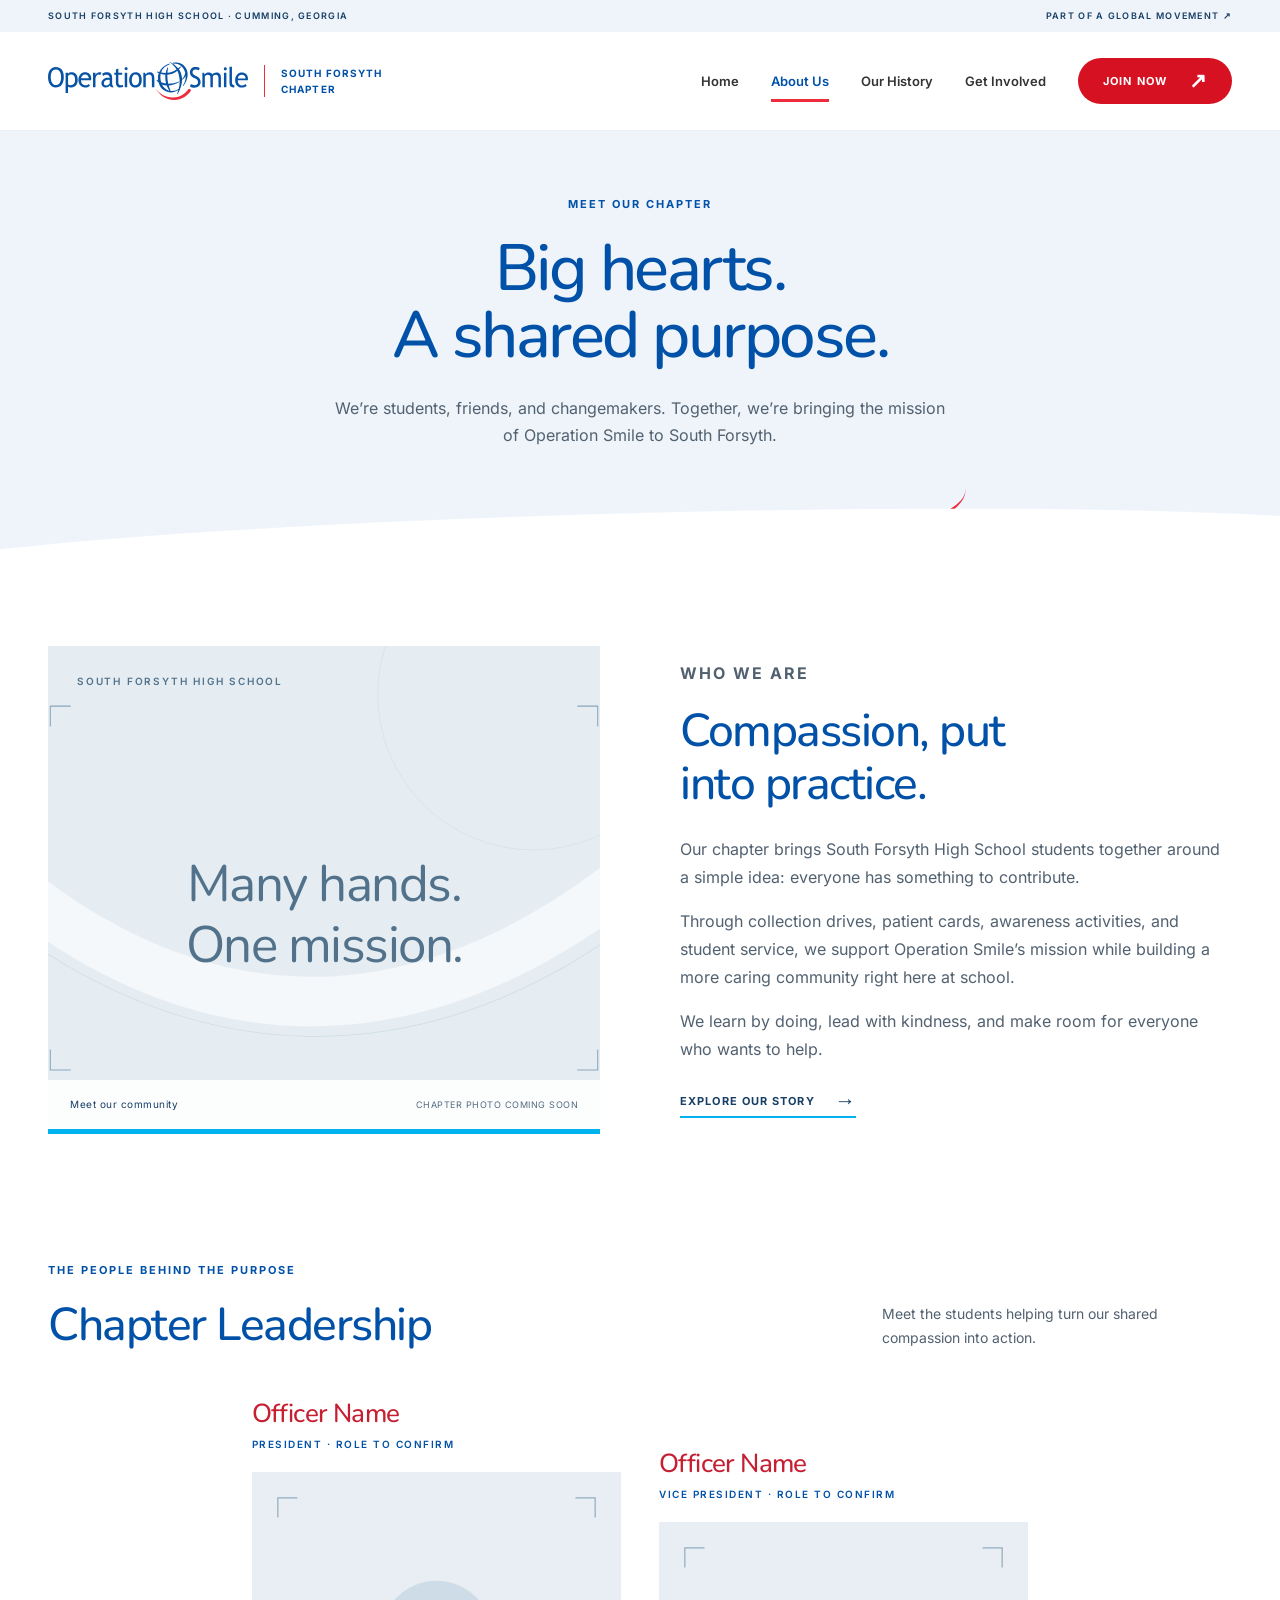
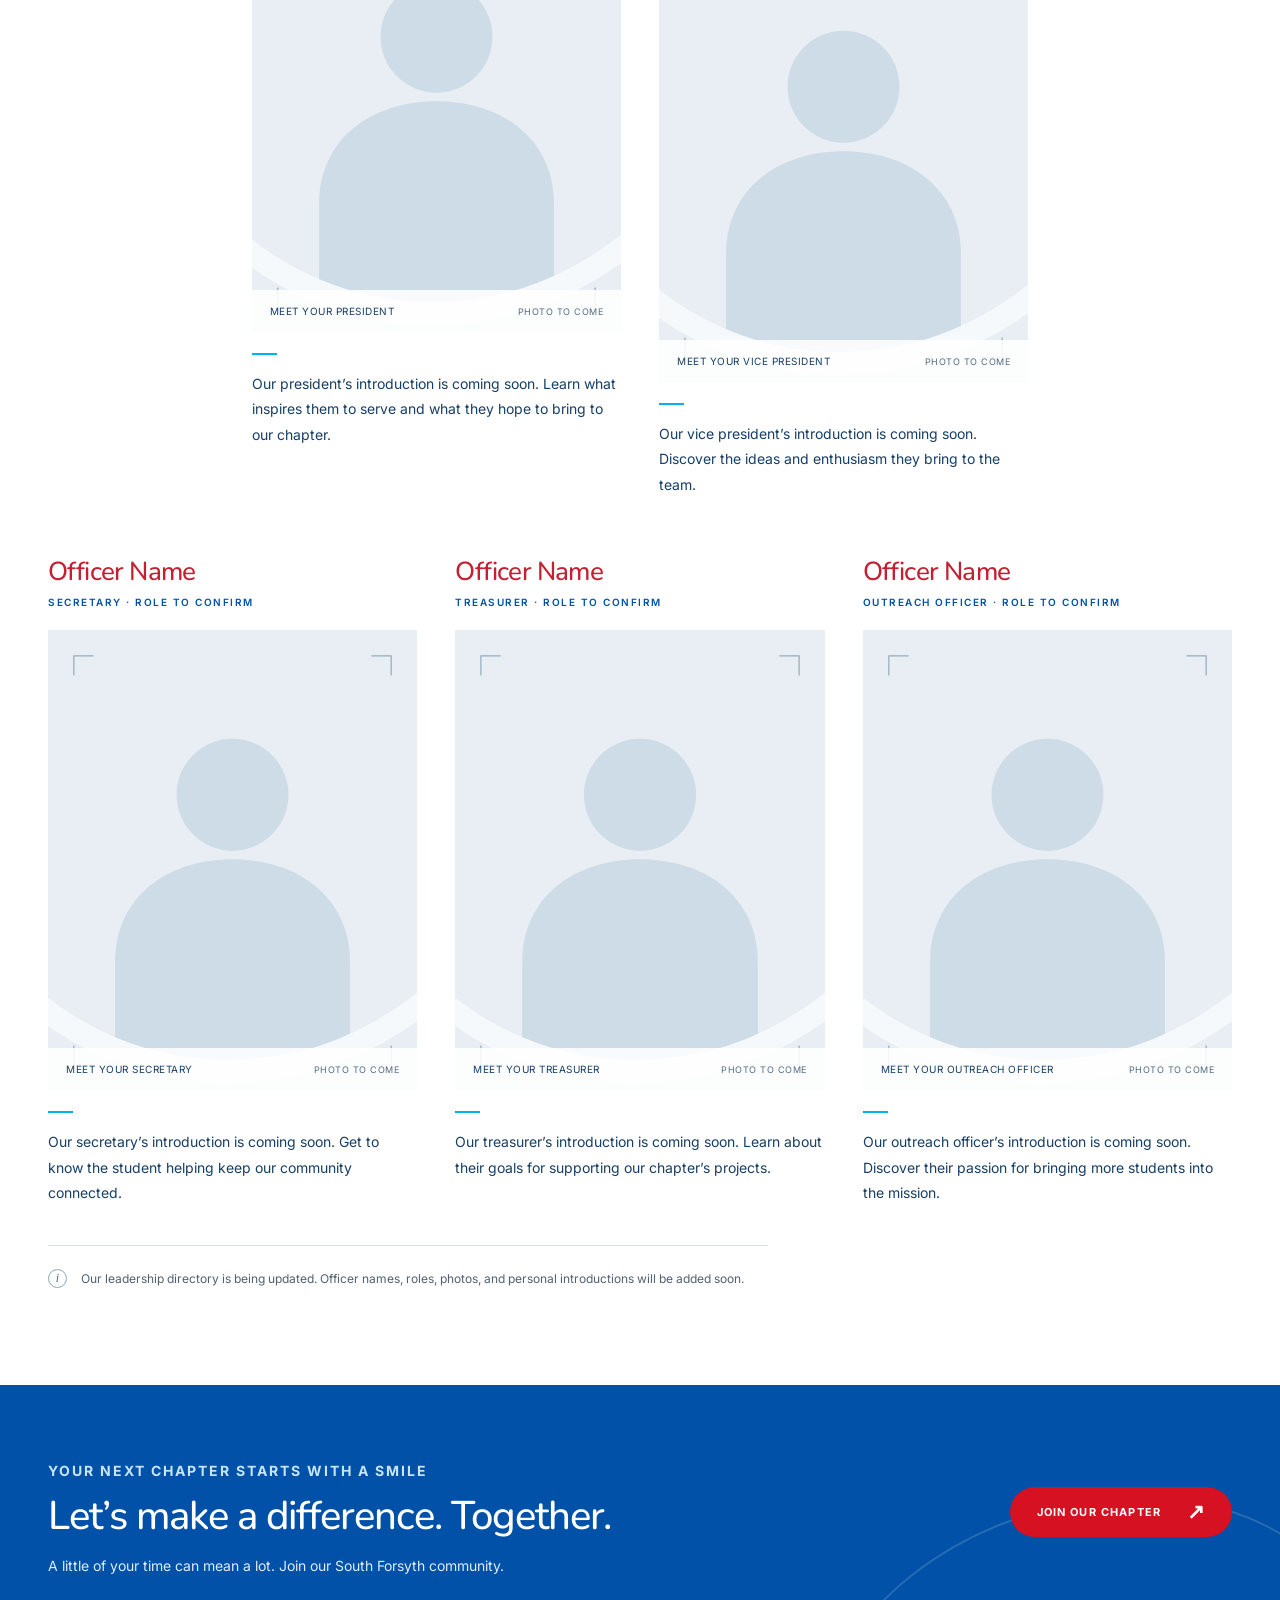
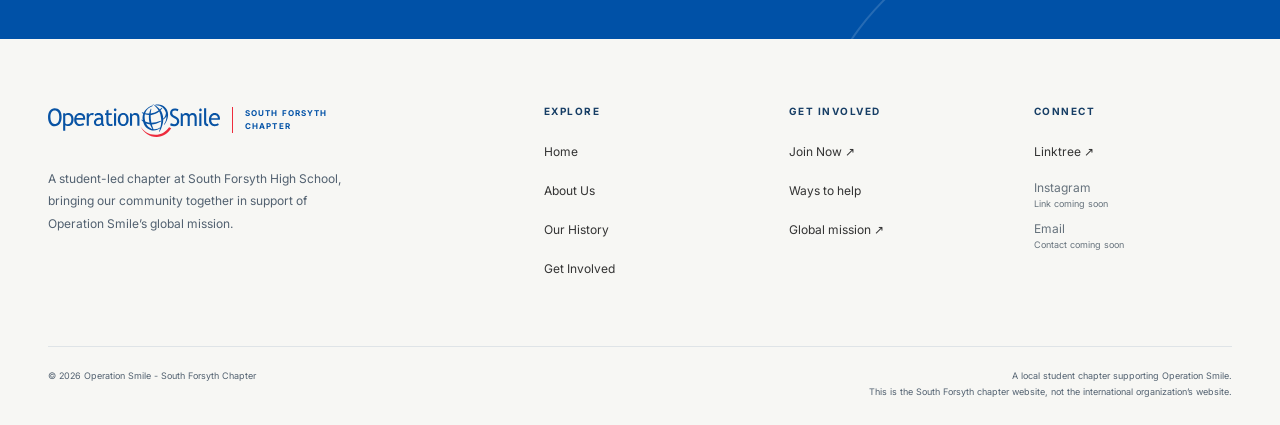
==== about.html @ 6f99db88 "Build South Forsyth Operation Smile website" ====
<!doctype html>
<html lang="en">
<head>
  <meta charset="utf-8">
  <meta name="viewport" content="width=device-width, initial-scale=1">
  <meta name="theme-color" content="#0051a7">
  <meta name="description" content="Meet the people and purpose behind Operation Smile - South Forsyth Chapter, including our five chapter leadership positions.">
  <title>About Us | Operation Smile - South Forsyth Chapter</title>
  <link rel="icon" href="assets/favicon.svg" type="image/svg+xml">
  <link rel="preload" href="assets/fonts/nunito-latin-variable.woff2" as="font" type="font/woff2" crossorigin>
  <link rel="stylesheet" href="css/styles.css?v=3">
  <link rel="stylesheet" href="css/responsive.css?v=3">
  <script src="js/navigation.js" defer></script>
  <script src="js/main.js" defer></script>
</head>
<body>
  <a class="skip-link" href="#main-content">Skip to content</a>
  <!-- SHARED HEADER: keep navigation and chapter lockup consistent across all four pages. -->
  <div class="utility-bar">
    <div class="container">
      <span>SOUTH FORSYTH HIGH SCHOOL · CUMMING, GEORGIA</span>
      <a href="https://www.operationsmile.org/" target="_blank" rel="noopener noreferrer">PART OF A GLOBAL MOVEMENT <span aria-hidden="true">↗</span><span class="sr-only"> (opens in a new tab)</span></a>
    </div>
  </div>
  <header class="site-header" data-site-header>
    <div class="container header-inner">
      <a class="brand" href="index.html" aria-label="Operation Smile - South Forsyth Chapter, home">
        <img src="assets/operation-smile.svg" alt="Operation Smile" width="260" height="50">
        <span class="brand__chapter"><span>South Forsyth</span><span>Chapter</span></span>
      </a>
      <button class="menu-toggle" type="button" data-menu-toggle aria-controls="primary-navigation" aria-expanded="false" aria-label="Open menu"><span class="menu-toggle__lines" aria-hidden="true"></span></button>
      <nav class="primary-navigation" id="primary-navigation" aria-label="Main navigation">
        <a class="nav-link" href="index.html">Home</a>
        <a class="nav-link" href="about.html" aria-current="page">About Us</a>
        <a class="nav-link" href="history.html">Our History</a>
        <a class="nav-link" href="join.html">Get Involved</a>
        <a class="button-primary" href="https://linktr.ee/sfhsoperationsmile" target="_blank" rel="noopener noreferrer">Join Now <span class="button-arrow" aria-hidden="true">↗</span><span class="sr-only"> (opens in a new tab)</span></a>
      </nav>
    </div>
  </header>
  <!-- END SHARED HEADER -->
  <main id="main-content">
  <section class="page-hero" aria-labelledby="about-title">
    <div class="container"><p class="eyebrow">MEET OUR CHAPTER</p><h1 id="about-title" class="display">Big hearts.<br>A shared purpose.</h1><p class="lede">We’re students, friends, and changemakers. Together, we’re bringing the mission of Operation Smile to South Forsyth.</p></div>
    <span class="page-hero__detail" aria-hidden="true"></span>
  </section>
  <section class="section container chapter-story" aria-labelledby="story-title">
    <figure class="photo-slot photo-slot--landscape reveal">
      <!-- PHOTO SLOT: chapter group photo, ideally 1400×1200. Replace src/alt and remove placeholder overlays. -->
      <img src="assets/placeholder-landscape.svg" alt="Group photo placeholder for the South Forsyth Operation Smile chapter" width="1200" height="900" loading="lazy">
      <span class="photo-slot__overline" aria-hidden="true">SOUTH FORSYTH HIGH SCHOOL</span><span class="photo-slot__message" aria-hidden="true">Many hands.<br>One mission.</span>
      <figcaption class="photo-slot__label"><span>Meet our community</span><span>CHAPTER PHOTO COMING SOON</span></figcaption>
    </figure>
    <div class="chapter-story__copy"><p class="eyebrow eyebrow--red">WHO WE ARE</p><h2 id="story-title">Compassion, put<br>into practice.</h2>
      <!-- PLACEHOLDER CHAPTER INTRODUCTION: review and personalize with the chapter’s own story. -->
      <p>Our chapter brings South Forsyth High School students together around a simple idea: everyone has something to contribute.</p><p>Through collection drives, patient cards, awareness activities, and student service, we support Operation Smile’s mission while building a more caring community right here at school.</p><p>We learn by doing, lead with kindness, and make room for everyone who wants to help.</p>
      <a class="text-link" href="history.html">Explore our story <span class="button-arrow" aria-hidden="true">→</span></a>
    </div>
  </section>
  <section class="section container leadership" aria-labelledby="leadership-title">
    <div class="section-heading"><div><p class="eyebrow">THE PEOPLE BEHIND THE PURPOSE</p><h2 id="leadership-title">Chapter Leadership</h2></div><p>Meet the students helping turn our shared compassion into action.</p></div>
    <!-- OFFICER COMPONENTS: exactly five. Names, provisional roles, portraits and biographies below are placeholders. Duplicate structure is intentionally semantic and editable without JavaScript. -->
    <div class="officer-grid">
      <article class="officer-profile reveal"><h3>Officer Name</h3><p class="officer-profile__role">President · Role to confirm</p><figure class="photo-slot photo-slot--portrait"><img src="assets/placeholder-portrait.svg" alt="Portrait placeholder for the chapter president" width="600" height="750" loading="lazy"><figcaption class="photo-slot__label"><span>MEET YOUR PRESIDENT</span><span>PHOTO TO COME</span></figcaption></figure><p class="officer-profile__bio">Our president’s introduction is coming soon. Learn what inspires them to serve and what they hope to bring to our chapter.</p></article>
      <article class="officer-profile reveal"><h3>Officer Name</h3><p class="officer-profile__role">Vice President · Role to confirm</p><figure class="photo-slot photo-slot--portrait"><img src="assets/placeholder-portrait.svg" alt="Portrait placeholder for the chapter vice president" width="600" height="750" loading="lazy"><figcaption class="photo-slot__label"><span>MEET YOUR VICE PRESIDENT</span><span>PHOTO TO COME</span></figcaption></figure><p class="officer-profile__bio">Our vice president’s introduction is coming soon. Discover the ideas and enthusiasm they bring to the team.</p></article>
      <article class="officer-profile reveal"><h3>Officer Name</h3><p class="officer-profile__role">Secretary · Role to confirm</p><figure class="photo-slot photo-slot--portrait"><img src="assets/placeholder-portrait.svg" alt="Portrait placeholder for the chapter secretary" width="600" height="750" loading="lazy"><figcaption class="photo-slot__label"><span>MEET YOUR SECRETARY</span><span>PHOTO TO COME</span></figcaption></figure><p class="officer-profile__bio">Our secretary’s introduction is coming soon. Get to know the student helping keep our community connected.</p></article>
      <article class="officer-profile reveal"><h3>Officer Name</h3><p class="officer-profile__role">Treasurer · Role to confirm</p><figure class="photo-slot photo-slot--portrait"><img src="assets/placeholder-portrait.svg" alt="Portrait placeholder for the chapter treasurer" width="600" height="750" loading="lazy"><figcaption class="photo-slot__label"><span>MEET YOUR TREASURER</span><span>PHOTO TO COME</span></figcaption></figure><p class="officer-profile__bio">Our treasurer’s introduction is coming soon. Learn about their goals for supporting our chapter’s projects.</p></article>
      <article class="officer-profile reveal"><h3>Officer Name</h3><p class="officer-profile__role">Outreach Officer · Role to confirm</p><figure class="photo-slot photo-slot--portrait"><img src="assets/placeholder-portrait.svg" alt="Portrait placeholder for the chapter outreach officer" width="600" height="750" loading="lazy"><figcaption class="photo-slot__label"><span>MEET YOUR OUTREACH OFFICER</span><span>PHOTO TO COME</span></figcaption></figure><p class="officer-profile__bio">Our outreach officer’s introduction is coming soon. Discover their passion for bringing more students into the mission.</p></article>
    </div>
    <p class="editor-note">Our leadership directory is being updated. Officer names, roles, photos, and personal introductions will be added soon.</p>
  </section>
</main>
  <!-- SHARED CTA AND FOOTER -->
  <section class="chapter-cta" aria-labelledby="cta-title">
    <div class="container">
      <div><p class="eyebrow">YOUR NEXT CHAPTER STARTS WITH A SMILE</p><h2 id="cta-title">Let’s make a difference. Together.</h2><p>A little of your time can mean a lot. Join our South Forsyth community.</p></div>
      <a class="button-primary" href="https://linktr.ee/sfhsoperationsmile" target="_blank" rel="noopener noreferrer">Join Our Chapter <span class="button-arrow" aria-hidden="true">↗</span><span class="sr-only"> (opens in a new tab)</span></a>
    </div>
  </section>
  <footer class="site-footer">
    <div class="container">
      <div class="footer-grid">
        <div class="footer-chapter">
          <a class="brand" href="index.html" aria-label="Operation Smile - South Forsyth Chapter, home"><img src="assets/operation-smile.svg" alt="Operation Smile" width="260" height="50" loading="lazy"><span class="brand__chapter"><span>South Forsyth</span><span>Chapter</span></span></a>
          <p>A student-led chapter at South Forsyth High School, bringing our community together in support of Operation Smile’s global mission.</p>
        </div>
        <div class="footer-column"><h2>Explore</h2><ul><li><a href="index.html">Home</a></li><li><a href="about.html">About Us</a></li><li><a href="history.html">Our History</a></li><li><a href="join.html">Get Involved</a></li></ul></div>
        <div class="footer-column"><h2>Get Involved</h2><ul><li><a href="https://linktr.ee/sfhsoperationsmile" target="_blank" rel="noopener noreferrer">Join Now ↗<span class="sr-only"> (opens in a new tab)</span></a></li><li><a href="join.html#ways-to-help">Ways to help</a></li><li><a href="https://www.operationsmile.org/" target="_blank" rel="noopener noreferrer">Global mission ↗<span class="sr-only"> (opens in a new tab)</span></a></li></ul></div>
        <div class="footer-column"><h2>Connect</h2><ul><li><a href="https://linktr.ee/sfhsoperationsmile" target="_blank" rel="noopener noreferrer">Linktree ↗<span class="sr-only"> (opens in a new tab)</span></a></li><!-- CONTACT PLACEHOLDERS: replace the spans below with verified Instagram and mailto links. --><li class="footer-placeholder">Instagram<small>Link coming soon</small></li><li class="footer-placeholder">Email<small>Contact coming soon</small></li></ul></div>
      </div>
      <div class="footer-bottom"><p>© <span data-year>2026</span> Operation Smile - South Forsyth Chapter</p><p>A local student chapter supporting Operation Smile.<br>This is the South Forsyth chapter website, not the international organization’s website.</p></div>
    </div>
  </footer>
  <!-- END SHARED CTA AND FOOTER -->
</body>
</html>
---- css/styles.css ----
/* Operation Smile — South Forsyth Chapter. Shared design system. */
@font-face {
  font-family:Inter;
  src:url('../assets/fonts/inter-latin-variable.woff2') format('woff2');
  font-weight:400 700;
  font-style:normal;
  font-display:swap
}

@font-face {
  font-family:Nunito;
  src:url('../assets/fonts/nunito-latin-variable.woff2') format('woff2');
  font-weight:400 700;
  font-style:normal;
  font-display:swap
}

:root {
  --brand-red:#ee2c3c;
  --red-dark:#c51f32;
  --button-red:#d61121;
  --brand-blue:#0051a7;
  --blue-deep:#173e65;
  --accent-cyan:#00b2ed;
  --text-primary:#333;
  --text-secondary:#526170;
  --surface-white:#fff;
  --surface-muted:#eef4fa;
  --surface-warm:#f7f7f4;
  --border:#d8e2eb;
  --font-display:Nunito,'Trebuchet MS',sans-serif;
  --font-body:Inter,Arial,sans-serif;
  --max-width:1240px;
  --space-xs:8px;
  --space-sm:16px;
  --space-md:24px;
  --space-lg:40px;
  --space-xl:72px;
  --space-section:96px;
  --header-height:98px;
}

*,*::before,*::after {
  box-sizing:border-box
}

html {
  scroll-behavior:smooth;
  scroll-padding-top:120px
}

body {
  margin:0;
  color:var(--text-primary);
  background:white;
  font-family:var(--font-body);
  font-size:16px;
  line-height:1.75;
  -webkit-font-smoothing:antialiased
}

body.menu-open {
  overflow:hidden
}

img {
  max-width:100%;
  height:auto;
  display:block
}

svg {
  display:block
}

button,a,input {
  touch-action:manipulation
}

button {
  font:inherit;
  cursor:pointer
}

a {
  color:inherit;
  text-decoration:none
}

button:disabled {
  cursor:not-allowed;
  opacity:.42
}

p,h1,h2,h3,figure {
  margin:0
}

p+p {
  margin-top:16px
}

ul,ol {
  margin:0;
  padding:0
}

h1,h2,h3 {
  font-family:var(--font-display);
  font-weight:500;
  line-height:1.13;
  color:var(--brand-blue)
}

h2 {
  font-size:clamp(32px,3.6vw,48px);
  letter-spacing:-1.5px
}

h3 {
  font-size:28px;
  letter-spacing:-.6px
}

::selection {
  background:#cce8ff;
  color:var(--blue-deep)
}

:focus-visible {
  outline:3px solid var(--brand-blue);
  outline-offset:5px
}

button:focus-visible {
  outline-offset:4px
}

[hidden] {
  display:none!important
}

.container {
  width:calc(100% - 96px);
  max-width:var(--max-width);
  margin-inline:auto
}

.section {
  padding-block:var(--space-section)
}

.display {
  font-size:clamp(44px,5.1vw,72px);
  line-height:1.04;
  letter-spacing:-2.5px
}

.eyebrow {
  display:block;
  margin-bottom:20px;
  font-size:11px;
  line-height:1.5;
  letter-spacing:2px;
  font-weight:700;
  text-transform:uppercase;
  color:var(--brand-blue)
}

.eyebrow--red {
  color:var(--red-dark)
}

.lede {
  font-size:18px;
  line-height:1.7;
  color:var(--text-secondary);
  max-width:570px
}

.section-heading {
  display:flex;
  justify-content:space-between;
  align-items:end;
  gap:32px;
  margin-bottom:36px
}

.section-heading h2 {
  max-width:640px
}

.section-heading .text-link {
  flex-shrink:0
}

.sr-only {
  position:absolute;
  width:1px;
  height:1px;
  padding:0;
  margin:-1px;
  overflow:hidden;
  clip:rect(0,0,0,0);
  white-space:nowrap;
  border:0
}

.skip-link {
  position:fixed;
  top:10px;
  left:16px;
  z-index:1000;
  background:white;
  color:var(--brand-blue);
  padding:12px 18px;
  transform:translateY(-180%);
  border:2px solid var(--brand-blue)
}

.skip-link:focus {
  transform:translateY(0)
}

/* The reference uses compact, rounded red calls to action. */
.button-primary,.button-secondary {
  display:inline-flex;
  align-items:center;
  justify-content:center;
  gap:26px;
  min-height:50px;
  padding:15px 26px;
  border:1px solid transparent;
  border-radius:28px;
  font-size:11px;
  line-height:1.5;
  font-weight:700;
  letter-spacing:1.15px;
  text-transform:uppercase;
  transition:background .2s,color .2s,transform .2s
}

.button-primary {
  background:var(--button-red);
  color:white
}

.button-primary:hover {
  background:#b70e1c
}

.button-primary:active,.button-secondary:active {
  transform:translateY(1px)
}

.button-secondary {
  color:var(--brand-blue);
  border-color:var(--brand-blue);
  background:transparent
}

.button-secondary:hover {
  color:white;
  background:var(--brand-blue)
}

.button-arrow {
  font-size:21px;
  line-height:14px;
  letter-spacing:0;
  transition:transform .2s
}

.button-primary:hover .button-arrow,.text-link:hover .button-arrow {
  transform:translateX(4px)
}

.text-link,.button-text {
  display:inline-flex;
  align-items:center;
  gap:20px;
  font-size:11px;
  font-weight:700;
  line-height:1.8;
  letter-spacing:1.1px;
  text-transform:uppercase;
  box-shadow:inset 0 -2px var(--accent-cyan);
  padding:5px 0 7px;
  transition:box-shadow .2s;
  color:var(--blue-deep)
}

.text-link:hover,.button-text:hover {
  box-shadow:inset 0 -5px var(--accent-cyan)
}

/* Shared header and chapter lockup. */
.utility-bar {
  background:var(--surface-muted);
  font-size:9px;
  letter-spacing:1.3px;
  font-weight:600;
  color:var(--blue-deep)
}

.utility-bar .container {
  display:flex;
  justify-content:space-between;
  align-items:center;
  min-height:32px
}

.utility-bar a {
  padding:5px 0
}

.utility-bar a:hover {
  text-decoration:underline
}

.site-header {
  position:sticky;
  top:0;
  z-index:100;
  background:rgba(255,255,255,.98);
  border-bottom:1px solid #edf0f3
}

.header-inner {
  display:flex;
  align-items:center;
  justify-content:space-between;
  min-height:var(--header-height);
  gap:32px
}

.brand {
  display:inline-flex;
  align-items:center;
  gap:16px;
  flex-shrink:0
}

.brand img {
  width:200px;
  height:auto
}

.brand__chapter {
  border-left:1px solid var(--brand-red);
  padding-left:16px;
  color:var(--brand-blue);
  font-size:10px;
  font-weight:700;
  line-height:1.6;
  letter-spacing:1.1px;
  text-transform:uppercase
}

.brand__chapter span {
  display:block
}

.primary-navigation {
  display:flex;
  align-items:center;
  gap:32px
}

.nav-link {
  font-size:13px;
  font-weight:600;
  white-space:nowrap;
  padding:13px 0;
  position:relative
}

.nav-link::after {
  content:'';
  position:absolute;
  left:0;
  right:0;
  bottom:3px;
  height:3px;
  background:var(--brand-red);
  transform:scaleX(0);
  transform-origin:left;
  transition:transform .2s
}

.nav-link:hover::after,.nav-link[aria-current=page]::after {
  transform:scaleX(1)
}

.nav-link[aria-current=page] {
  color:var(--brand-blue)
}

.primary-navigation .button-primary {
  min-height:46px;
  padding:12px 24px;
  gap:22px
}

.menu-toggle {
  display:none;
  align-items:center;
  justify-content:center;
  border:0;
  background:var(--surface-muted);
  color:var(--brand-blue);
  width:46px;
  height:46px;
  border-radius:50%
}

.menu-toggle__lines {
  width:20px;
  height:14px;
  position:relative;
  border-top:2px solid currentColor;
  border-bottom:2px solid currentColor
}

.menu-toggle__lines::after {
  position:absolute;
  content:'';
  left:0;
  right:0;
  top:5px;
  border-top:2px solid currentColor
}

.menu-open .menu-toggle__lines {
  border:0;
  transform:rotate(45deg)
}

.menu-open .menu-toggle__lines::before,.menu-open .menu-toggle__lines::after {
  position:absolute;
  content:'';
  left:0;
  right:0;
  top:6px;
  border-top:2px solid currentColor
}

.menu-open .menu-toggle__lines::after {
  transform:rotate(90deg)
}

/* Image slots are deliberate editorial placeholders, never fictional chapter photos. */
.photo-slot {
  position:relative;
  overflow:hidden;
  background:#e5edf3;
  margin:0;
  isolation:isolate
}

.photo-slot>img {
  width:100%;
  height:100%;
  object-fit:cover;
  position:absolute;
  inset:0
}

.photo-slot__label {
  position:absolute;
  bottom:0;
  left:0;
  right:0;
  z-index:2;
  padding:17px 22px;
  display:flex;
  align-items:center;
  justify-content:space-between;
  gap:16px;
  background:rgba(255,255,255,.87);
  color:var(--blue-deep);
  font-size:10px;
  line-height:1.5;
  letter-spacing:.5px
}

.photo-slot__label span:last-child {
  font-size:9px;
  white-space:nowrap;
  color:#536b81
}

.photo-slot--landscape {
  aspect-ratio:4/3
}

.photo-slot--portrait {
  aspect-ratio:4/5
}

.photo-slot__overline {
  position:absolute;
  top:27px;
  left:29px;
  font-size:10px;
  letter-spacing:1.8px;
  font-weight:600;
  color:#53738c
}

.photo-slot__message {
  position:absolute;
  top:43%;
  left:9%;
  right:9%;
  font-family:var(--font-display);
  font-size:clamp(32px,4vw,54px);
  font-weight:400;
  line-height:1.2;
  color:#51728a;
  text-align:center;
  letter-spacing:-1.5px
}

.photo-slot__index {
  position:absolute;
  top:24px;
  right:26px;
  font-family:var(--font-display);
  font-size:20px;
  color:#6d8598
}

/* Home — split editorial lead, curved continuation, then a single interactive feature. */
.home-hero {
  background:var(--surface-warm);
  position:relative;
  overflow:hidden
}

.home-hero__grid {
  display:grid;
  grid-template-columns:1fr 1fr;
  min-height:600px
}

.home-hero__copy {
  padding:76px 58px 100px 0;
  align-self:center
}

.home-hero .display {
  max-width:580px
}

.home-hero .display span {
  color:var(--brand-red)
}

.home-hero .lede {
  font-size:16px;
  max-width:420px;
  margin:28px 0 30px
}

.hero-actions {
  display:flex;
  align-items:center;
  flex-wrap:wrap;
  gap:24px
}

.hero-location {
  font-size:9px;
  line-height:1.7;
  letter-spacing:1.15px;
  color:var(--text-secondary);
  text-transform:uppercase;
  display:flex;
  align-items:center;
  gap:10px;
  margin-top:38px
}

.hero-location::before {
  content:'';
  width:6px;
  height:6px;
  border-radius:50%;
  background:var(--brand-red)
}

.home-hero__visual {
  margin:32px -48px 54px 0;
  min-height:510px;
  border-radius:0 0 0 130px
}

.home-hero__visual .photo-slot__label {
  padding-left:52px;
  bottom:0
}

.home-hero::after {
  content:'';
  position:absolute;
  bottom:-65px;
  left:-3%;
  width:106%;
  height:112px;
  background:white;
  border-radius:50% 50% 0 0;
  transform:rotate(-2deg);
  pointer-events:none
}

.chapter-intro {
  display:grid;
  grid-template-columns:.8fr 1.2fr;
  gap:100px;
  padding-top:64px;
  padding-bottom:76px
}

.chapter-intro__title {
  font-size:34px;
  max-width:400px
}

.chapter-intro__body {
  max-width:630px;
  font-size:16px;
  color:var(--text-secondary)
}

.chapter-intro .text-link {
  margin-top:19px
}

.intro-mark {
  display:inline-block;
  width:35px;
  height:17px;
  border:3px solid var(--brand-red);
  border-top:0;
  border-radius:0 0 30px 30px;
  vertical-align:middle;
  margin-left:8px;
  transform:rotate(-8deg)
}

.highlights {
  background:var(--surface-muted);
  padding-block:80px
}

.highlights__intro {
  font-size:14px;
  max-width:370px;
  color:var(--text-secondary)
}

.carousel {
  position:relative
}

.highlight-slide {
  display:grid;
  grid-template-columns:1fr 1fr;
  background:white;
  min-height:388px
}

.highlight-slide+.highlight-slide {
  margin-top:24px
}

.carousel[data-enhanced=true] .highlight-slide+.highlight-slide {
  margin-top:0
}

.highlight-slide__visual {
  min-height:380px
}

.highlight-slide__visual .photo-slot__message {
  font-size:38px;
  top:35%
}

.highlight-slide__content {
  padding:42px 50px;
  display:flex;
  flex-direction:column;
  align-items:start;
  justify-content:center
}

.highlight-slide__number {
  font-family:var(--font-display);
  font-size:clamp(76px,8.5vw,118px);
  line-height:1;
  letter-spacing:-6px;
  color:var(--brand-red)
}

.highlight-slide__content h3 {
  font-size:28px;
  margin-top:12px;
  margin-bottom:18px;
  max-width:360px
}

.highlight-slide__content>p:not(.eyebrow) {
  font-size:14px;
  color:var(--text-secondary);
  max-width:370px;
  line-height:1.8
}

.highlight-slide__content .eyebrow {
  font-size:9px;
  margin-bottom:16px
}

.carousel[data-enhanced=true] [data-slide]:not([hidden]) {
  animation:slide-in .32s ease both
}

.carousel__controls {
  display:none;
  justify-content:space-between;
  align-items:center;
  gap:32px;
  margin-top:28px
}

.carousel[data-enhanced=true] .carousel__controls {
  display:flex
}

.carousel__tabs {
  display:flex;
  gap:26px
}

.carousel__tab {
  display:flex;
  align-items:center;
  gap:10px;
  padding:10px 0;
  border:0;
  border-bottom:2px solid #becfdd;
  background:none;
  color:var(--text-secondary);
  font-size:10px;
  letter-spacing:1px;
  font-weight:600;
  min-height:44px;
  transition:color .2s,border-color .2s
}

.carousel__tab[aria-selected=true] {
  border-color:var(--brand-red);
  color:var(--brand-blue)
}

.carousel__tab span {
  font-size:9px;
  color:inherit
}

.carousel__arrows {
  display:flex;
  align-items:center;
  gap:18px
}

.carousel__count {
  font-size:11px;
  color:var(--blue-deep);
  white-space:nowrap;
  letter-spacing:1.5px
}

.round-button {
  width:44px;
  height:44px;
  border:1px solid #b7cadc;
  border-radius:50%;
  color:var(--brand-blue);
  background:transparent;
  font-size:23px;
  line-height:1;
  transition:color .2s,background .2s
}

.round-button:hover {
  background:var(--brand-blue);
  color:white;
  border-color:var(--brand-blue)
}

.pathways {
  display:grid;
  grid-template-columns:1fr 1fr;
  gap:72px
}

.pathways__intro p {
  margin-top:24px;
  max-width:420px;
  color:var(--text-secondary)
}

.pathways__links {
  border-top:1px solid var(--border)
}

.pathway {
  display:flex;
  justify-content:space-between;
  gap:30px;
  align-items:center;
  padding:27px 0;
  border-bottom:1px solid var(--border)
}

.pathway h3 {
  font-size:27px;
  margin-bottom:4px
}

.pathway p {
  font-size:13px;
  color:var(--text-secondary)
}

.pathway .button-arrow {
  color:var(--brand-blue);
  font-size:28px
}

.pathway:hover .button-arrow {
  transform:translateX(5px)
}

.pathway:hover h3 {
  color:var(--red-dark)
}

/* Inner page heroes share the reference's smile-shaped lower edge. */
.page-hero {
  position:relative;
  background:var(--surface-muted);
  padding:65px 0 100px;
  overflow:hidden;
  text-align:center
}

.page-hero::after {
  content:'';
  position:absolute;
  bottom:-51px;
  left:-10%;
  height:88px;
  width:120%;
  background:white;
  border-radius:50% 50% 0 0;
  transform:rotate(-1.5deg)
}

.page-hero .eyebrow {
  margin-bottom:22px
}

.page-hero .display {
  max-width:840px;
  margin:auto
}

.page-hero .lede {
  margin:25px auto 0;
  max-width:610px;
  font-size:16px
}

.page-hero .button-primary {
  margin-top:28px
}

.page-hero__detail {
  position:absolute;
  bottom:17px;
  left:63%;
  width:160px;
  height:70px;
  border-bottom:5px solid var(--brand-red);
  border-radius:50%;
  transform:rotate(-7deg)
}

/* About and five reusable profiles. */
.chapter-story {
  display:grid;
  grid-template-columns:1fr 1fr;
  gap:80px;
  align-items:center
}

.chapter-story__copy h2 {
  margin-bottom:25px
}

.chapter-story__copy p {
  color:var(--text-secondary);
  font-size:16px
}

.chapter-story__copy .text-link {
  margin-top:24px
}

.chapter-story .photo-slot {
  aspect-ratio:1.13;
  border-bottom:5px solid var(--accent-cyan)
}

.leadership {
  padding-top:32px
}

.leadership .section-heading>p {
  font-size:14px;
  color:var(--text-secondary);
  max-width:350px
}

.officer-grid {
  display:grid;
  grid-template-columns:repeat(6,1fr);
  column-gap:38px;
  row-gap:60px;
  margin-top:48px
}

.officer-profile {
  grid-column:span 2
}

.officer-profile:nth-child(1) {
  grid-column:2/span 2
}

.officer-profile:nth-child(2) {
  grid-column:4/span 2;
  padding-top:50px
}

.officer-profile h3 {
  color:var(--red-dark);
  font-size:26px;
  margin-bottom:8px
}

.officer-profile__role {
  font-size:10px;
  text-transform:uppercase;
  letter-spacing:1.5px;
  color:var(--brand-blue);
  font-weight:600;
  margin-bottom:18px
}

.officer-profile .photo-slot {
  aspect-ratio:4/5
}

.officer-profile .photo-slot__label {
  padding:14px 18px
}

.officer-profile__bio {
  padding:20px 0 0;
  color:var(--blue-deep);
  font-size:14px;
  line-height:1.8
}

.officer-profile__bio::before {
  content:'';
  width:25px;
  height:2px;
  background:var(--accent-cyan);
  display:block;
  margin-bottom:16px
}

.editor-note {
  display:flex;
  align-items:start;
  gap:14px;
  margin-top:40px;
  border-top:1px solid var(--border);
  padding-top:22px;
  color:var(--text-secondary);
  font-size:12px;
  max-width:720px
}

.editor-note::before {
  content:'i';
  font-family:Georgia,serif;
  font-style:italic;
  border:1px solid #8fa6b7;
  border-radius:50%;
  width:19px;
  min-width:19px;
  height:19px;
  line-height:17px;
  text-align:center;
  margin-top:1px
}

/* Join — quiet white video framing and editorial opportunity rows. */
.join-hero {
  background:white;
  padding-bottom:42px
}

.join-hero::after,.join-hero .page-hero__detail {
  display:none
}

.join-hero .display {
  font-size:clamp(41px,5.6vw,78px);
  font-weight:600;
  max-width:850px
}

.join-hero .display span {
  color:var(--brand-red)
}

.join-hero .lede {
  max-width:525px
}

.join-film {
  padding-top:12px;
  padding-bottom:80px
}

.video-player {
  width:100%;
  max-width:1020px;
  aspect-ratio:16/9;
  position:relative;
  margin:auto;
  background:white;
  border:1px solid #e0e7ed;
  overflow:hidden
}

.video-placeholder {
  height:100%;
  display:flex;
  align-items:center;
  justify-content:center;
  flex-direction:column;
  text-align:center;
  position:relative;
  isolation:isolate;
  background:white;
  padding:32px
}

.video-placeholder::before {
  content:'';
  width:75%;
  height:115%;
  position:absolute;
  top:-76%;
  border:1px solid #e5edf4;
  border-radius:50%;
  z-index:-1
}

.video-placeholder::after {
  content:'';
  width:118%;
  height:130%;
  position:absolute;
  bottom:-109%;
  border:24px solid #f0f5fa;
  border-radius:50%;
  z-index:-1
}

.video-placeholder__symbol {
  width:70px;
  height:70px;
  border:1px solid #d5e1eb;
  border-radius:50%;
  display:grid;
  place-items:center;
  color:var(--brand-blue);
  font-size:24px;
  margin-bottom:25px
}

.video-placeholder .eyebrow {
  margin-bottom:15px;
  font-size:9px
}

.video-placeholder h2 {
  font-size:clamp(26px,3.2vw,42px);
  max-width:460px;
  letter-spacing:-1px
}

.video-placeholder p:last-child {
  font-size:12px;
  color:var(--text-secondary);
  margin-top:16px;
  max-width:390px
}

.video-play-button {
  border:0;
  background:var(--button-red);
  color:white;
  border-radius:26px;
  padding:15px 26px;
  font-size:12px;
  font-weight:700;
  cursor:pointer;
  position:absolute;
  left:50%;
  bottom:12%;
  transform:translateX(-50%);
  white-space:nowrap
}

.video-player__media {
  width:100%;
  height:100%;
  display:block;
  border:0;
  object-fit:contain;
  background:white
}
.video-player[data-video-state=loaded] {
  aspect-ratio:16/9;
}

.film-caption {
  display:flex;
  justify-content:space-between;
  gap:24px;
  max-width:1020px;
  margin:15px auto 0;
  font-size:10px;
  color:var(--text-secondary)
}

.film-caption span:first-child {
  color:var(--brand-blue);
  font-weight:600
}

.opportunities {
  background:var(--surface-warm)
}

.opportunities__layout {
  display:grid;
  grid-template-columns:.8fr 1.2fr;
  gap:90px
}

.opportunities__intro>p {
  max-width:340px;
  color:var(--text-secondary);
  font-size:15px;
  margin-top:25px
}

.opportunities__list {
  border-top:1px solid var(--border)
}

.opportunity {
  padding:22px 0;
  border-bottom:1px solid var(--border)
}

.opportunity summary {
  list-style:none;
  display:flex;
  align-items:center;
  gap:24px;
  cursor:pointer;
  min-height:44px
}

.opportunity summary::-webkit-details-marker {
  display:none
}

.opportunity__number {
  font-size:10px;
  color:var(--red-dark);
  letter-spacing:1px;
  font-weight:600
}

.opportunity h3 {
  font-size:25px;
  flex:1
}

.opportunity__toggle {
  width:24px;
  min-width:24px;
  color:var(--brand-blue);
  font-size:26px;
  font-weight:300;
  line-height:1
}

.opportunity__toggle::before {
  content:'+'
}

.opportunity[open] .opportunity__toggle::before {
  content:'−'
}

.opportunity__body {
  padding:12px 45px 7px;
  color:var(--text-secondary);
  font-size:14px;
  line-height:1.85
}

.join-steps {
  display:grid;
  grid-template-columns:1fr 1fr;
  gap:90px
}

.join-steps ol {
  list-style:none;
  counter-reset:join-steps
}

.join-steps li {
  position:relative;
  padding:0 0 28px 50px;
  counter-increment:join-steps
}

.join-steps li::before {
  content:'0' counter(join-steps);
  position:absolute;
  left:0;
  top:0;
  font-size:12px;
  font-weight:600;
  color:var(--red-dark)
}

.join-steps h3 {
  font-size:23px;
  margin-bottom:10px
}

.join-steps p {
  font-size:14px;
  color:var(--text-secondary)
}

/* Shared chapter call to action and nonprofit footer. */
.chapter-cta {
  position:relative;
  overflow:hidden;
  background:var(--brand-blue);
  color:white;
  padding:60px 0
}

.chapter-cta .container {
  display:flex;
  align-items:center;
  justify-content:space-between;
  gap:48px;
  position:relative;
  z-index:1
}

.chapter-cta .eyebrow {
  color:#c8e5ff;
  margin-bottom:13px
}

.chapter-cta h2 {
  color:white;
  font-size:40px;
  letter-spacing:-1px
}

.chapter-cta p {
  font-size:14px;
  margin-top:15px;
  color:#deedff;
  max-width:590px
}

.chapter-cta .button-primary {
  flex-shrink:0
}

.chapter-cta::after {
  content:'';
  position:absolute;
  right:-90px;
  bottom:-275px;
  width:560px;
  height:410px;
  border:2px solid rgba(255,255,255,.15);
  border-radius:50%;
  transform:rotate(-17deg)
}

.site-footer {
  background:var(--surface-warm);
  padding:65px 0 0
}

.footer-grid {
  display:grid;
  grid-template-columns:1.65fr .7fr .7fr .75fr;
  gap:60px;
  padding-bottom:52px
}

.footer-chapter .brand {
  gap:12px
}

.footer-chapter .brand img {
  width:172px
}

.footer-chapter .brand__chapter {
  font-size:8px;
  padding-left:12px
}

.footer-chapter>p {
  font-size:12px;
  color:var(--text-secondary);
  line-height:1.9;
  max-width:310px;
  margin-top:23px
}

.footer-column h2 {
  font:700 10px/1.5 var(--font-body);
  text-transform:uppercase;
  letter-spacing:1.5px;
  margin:0 0 19px;
  color:var(--blue-deep)
}

.footer-column ul {
  list-style:none
}

.footer-column li {
  font-size:12px;
  margin-bottom:9px
}

.footer-column a {
  display:inline-block;
  min-height:30px;
  padding:3px 0
}

.footer-column a:hover {
  color:var(--brand-blue);
  text-decoration:underline;
  text-underline-offset:4px
}

.footer-placeholder {
  color:#66727c;
  font-size:11px
}

.footer-placeholder small {
  display:block;
  font-size:9px;
  line-height:1.3;
  color:#66727c
}

.footer-bottom {
  border-top:1px solid #dfe4e7;
  display:flex;
  justify-content:space-between;
  gap:32px;
  padding:21px 0 25px;
  font-size:9px;
  line-height:1.8;
  color:var(--text-secondary)
}

.footer-bottom p:last-child {
  margin:0;
  text-align:right
}

.video-preview .video-play-button {
  position:static;
  transform:none;
  margin-top:24px;
  display:inline-flex;
  gap:12px;
  align-items:center
}

.video-preview__description {
  font-size:13px;
  color:var(--text-secondary);
  margin-top:20px;
  max-width:360px
}

.video-poster {
  position:absolute;
  inset:0;
  width:100%;
  height:100%;
  object-fit:cover
}

.video-player--has-poster .video-preview {
  background:rgba(255,255,255,.88)
}

.video-player--has-poster .video-preview::before,.video-player--has-poster .video-preview::after {
  display:none
}

@keyframes slide-in {
  from {
    opacity:.65;
    transform:translateX(10px)
  }
  to {
    opacity:1;
    transform:translateX(0)
  }
}

@keyframes reveal-in {
  from {
    opacity:.55;
    transform:translateY(12px)
  }
  to {
    opacity:1;
    transform:translateY(0)
  }
}

.reveal.is-revealed {
  animation:reveal-in .5s ease both
}
---- css/responsive.css ----
/* Layout changes are deliberate, not scaled-down desktop layouts. */
@media(min-width:1600px) {
  .home-hero__visual {
    margin-right:-100px
  }
  .home-hero__grid {
    min-height:660px
  }
  .home-hero__copy {
    padding-block:95px 110px
  }
  .home-hero__visual {
    min-height:550px
  }
}

@media(max-width:1180px) {
  .container {
    width:calc(100% - 64px)
  }
  .header-inner {
    gap:24px
  }
  .brand {
    gap:12px
  }
  .brand img {
    width:175px
  }
  .brand__chapter {
    font-size:9px;
    padding-left:12px
  }
  .primary-navigation {
    gap:23px
  }
  .nav-link {
    font-size:12px
  }
  .primary-navigation .button-primary {
    padding-inline:20px
  }
  .home-hero__copy {
    padding-right:32px
  }
  .home-hero__visual {
    margin-right:-32px
  }
  .chapter-intro {
    gap:60px
  }
  .footer-grid {
    gap:32px
  }
  .footer-chapter .brand {
    display:block
  }
  .footer-chapter .brand__chapter {
    display:block;
    border:0;
    padding:0;
    margin-top:6px
  }
  .footer-chapter .brand__chapter span {
    display:inline
  }
  .footer-chapter .brand__chapter span+span {
    margin-left:5px
  }
}

@media(max-width:960px) {
  :root {
    --header-height:86px;
    --space-section:72px
  }
  .utility-bar .container {
    min-height:29px
  }
  .utility-bar a {
    display:none
  }
  .header-inner {
    flex-wrap:wrap;
    position:relative;
    padding-block:15px
  }
  .brand img {
    width:193px
  }
  .brand__chapter {
    font-size:9px
  }
  .primary-navigation {
    width:100%;
    padding-block:12px 18px;
    flex-wrap:wrap;
    gap:16px 28px
  }
  .site-header[data-enhanced=true] .primary-navigation {
    display:none;
    position:absolute;
    top:100%;
    left:-32px;
    width:calc(100% + 64px);
    padding:25px 32px 38px;
    background:white;
    border-top:1px solid var(--border);
    box-shadow:0 16px 22px rgba(23,62,101,.09);
    max-height:calc(100dvh - 86px);
    overflow:auto
  }
  .site-header[data-enhanced=true] .menu-toggle {
    display:flex
  }
  .menu-open .site-header[data-enhanced=true] .primary-navigation {
    display:flex;
    flex-direction:column;
    align-items:stretch;
    gap:0;
    animation:slide-in .2s ease
  }
  .menu-open .nav-link {
    padding:18px 0;
    font-family:var(--font-display);
    font-size:25px;
    border-bottom:1px solid var(--border);
    color:var(--brand-blue)
  }
  .menu-open .nav-link::after {
    display:none
  }
  .menu-open .nav-link[aria-current=page] {
    color:var(--red-dark)
  }
  .menu-open .primary-navigation .button-primary {
    align-self:start;
    margin-top:24px;
    min-height:50px
  }
  .home-hero__grid {
    min-height:530px
  }
  .home-hero__copy {
    padding:58px 28px 75px 0
  }
  .home-hero .display {
    font-size:57px
  }
  .home-hero__visual {
    min-height:460px;
    margin-top:26px
  }
  .home-hero .lede {
    font-size:14px;
    margin-block:23px
  }
  .hero-actions {
    gap:16px
  }
  .hero-actions .text-link {
    font-size:9px
  }
  .home-hero__visual .photo-slot__message {
    font-size:36px
  }
  .chapter-intro {
    grid-template-columns:1fr 1.2fr;
    gap:44px
  }
  .chapter-intro__title {
    font-size:30px
  }
  .chapter-intro__body {
    font-size:14px
  }
  .highlight-slide__content {
    padding:30px
  }
  .highlight-slide__content h3 {
    font-size:25px
  }
  .carousel__tabs {
    gap:18px
  }
  .pathways {
    gap:44px
  }
  .chapter-story {
    gap:44px
  }
  .officer-grid {
    gap:46px 26px
  }
  .officer-profile h3 {
    font-size:23px
  }
  .opportunities__layout,.join-steps {
    gap:48px
  }
  .chapter-cta h2 {
    font-size:35px
  }
  .footer-grid {
    grid-template-columns:1.4fr 1fr 1fr;
    gap:40px
  }
  .footer-chapter {
    grid-column:1/-1
  }
  .footer-chapter .brand {
    display:flex
  }
  .footer-chapter .brand__chapter {
    border-left:1px solid var(--brand-red);
    padding-left:12px
  }
  .footer-chapter .brand__chapter span {
    display:block
  }
  .footer-chapter .brand__chapter span+span {
    margin:0
  }
  .footer-chapter>p {
    max-width:480px;
    margin-top:18px
  }
}

@media(max-width:700px) {
  .container {
    width:calc(100% - 40px)
  }
  :root {
    --space-section:58px;
    --header-height:80px
  }
  .utility-bar {
    font-size:8px;
    letter-spacing:.9px
  }
  .utility-bar .container {
    min-height:26px
  }
  .brand img {
    width:170px
  }
  .brand__chapter {
    font-size:8px;
    letter-spacing:.8px;
    padding-left:10px
  }
  .brand {
    gap:10px
  }
  .header-inner {
    padding-block:15px
  }
  .site-header[data-enhanced=true] .primary-navigation {
    left:-20px;
    width:calc(100% + 40px);
    padding:18px 24px 30px
  }
  .display {
    font-size:46px;
    letter-spacing:-1.6px
  }
  h2 {
    font-size:34px;
    letter-spacing:-1px
  }
  .eyebrow {
    font-size:9px;
    letter-spacing:1.6px;
    margin-bottom:17px
  }
  .lede {
    font-size:16px
  }
  .section-heading {
    align-items:start;
    gap:20px;
    flex-direction:column;
    margin-bottom:28px
  }
  .section-heading .text-link {
    font-size:10px
  }
  .home-hero__grid {
    display:flex;
    flex-direction:column;
    min-height:0
  }
  .home-hero__copy {
    padding:43px 0 35px
  }
  .home-hero .display {
    font-size:clamp(43px,8.8vw,59px);
    max-width:540px;
    line-height:1.07
  }
  .home-hero .lede {
    font-size:15px;
    max-width:470px;
    line-height:1.8;
    margin:22px 0 24px
  }
  .hero-actions {
    gap:24px
  }
  .hero-location {
    margin-top:26px;
    font-size:8px
  }
  .home-hero__visual {
    width:calc(100% + 20px);
    margin:0 -20px 39px 0;
    min-height:0;
    aspect-ratio:1.4;
    border-radius:0 0 0 70px
  }
  .home-hero__visual .photo-slot__message {
    font-size:40px;
    top:31%
  }
  .home-hero__visual .photo-slot__label {
    padding:14px 18px 14px 33px;
    font-size:9px
  }
  .photo-slot__label span:last-child {
    font-size:8px
  }
  .home-hero::after {
    height:75px;
    bottom:-47px
  }
  .chapter-intro {
    display:block;
    padding-top:37px;
    padding-bottom:48px
  }
  .chapter-intro__title {
    font-size:31px;
    max-width:420px;
    margin-bottom:22px
  }
  .chapter-intro__body {
    font-size:14px;
    max-width:none
  }
  .chapter-intro .text-link {
    margin-top:16px
  }
  .highlights {
    padding-block:47px
  }
  .highlights .section-heading {
    gap:15px
  }
  .highlights__intro {
    max-width:480px;
    font-size:13px
  }
  .highlight-slide {
    grid-template-columns:1fr
  }
  .highlight-slide__visual {
    min-height:0;
    aspect-ratio:1.75
  }
  .highlight-slide__visual .photo-slot__message {
    font-size:29px;
    top:28%;
    max-width:290px;
    margin:auto
  }
  .highlight-slide__content {
    padding:28px 25px 33px;
    min-height:328px
  }
  .highlight-slide__number {
    font-size:85px;
    letter-spacing:-4px
  }
  .highlight-slide__content h3 {
    font-size:27px;
    margin-top:8px;
    margin-bottom:13px
  }
  .highlight-slide__content>p:not(.eyebrow) {
    font-size:13px
  }
  .highlight-slide__content .eyebrow {
    margin-bottom:11px
  }
  .carousel__controls {
    flex-wrap:wrap;
    gap:20px;
    margin-top:18px
  }
  .carousel__tabs {
    width:100%;
    gap:0;
    justify-content:space-between
  }
  .carousel__tab {
    gap:7px;
    font-size:9px;
    letter-spacing:.3px
  }
  .carousel__arrows {
    margin-left:auto;
    gap:16px
  }
  .carousel__count {
    font-size:10px
  }
  .round-button {
    width:44px;
    height:44px
  }
  .pathways {
    grid-template-columns:1fr;
    gap:30px
  }
  .pathways__intro p {
    font-size:14px;
    margin-top:18px
  }
  .pathway {
    padding:23px 0
  }
  .pathway h3 {
    font-size:26px
  }
  .page-hero {
    padding:46px 0 75px
  }
  .page-hero .display {
    font-size:45px;
    max-width:550px
  }
  .page-hero .lede {
    font-size:14px;
    margin-top:22px
  }
  .page-hero__detail {
    width:110px;
    height:50px;
    bottom:10px
  }
  .chapter-story {
    grid-template-columns:1fr;
    gap:31px
  }
  .chapter-story .photo-slot {
    aspect-ratio:1.25
  }
  .chapter-story__copy p {
    font-size:14px
  }
  .chapter-story__copy h2 {
    margin-bottom:20px
  }
  .leadership {
    padding-top:8px
  }
  .leadership .section-heading>p {
    font-size:13px;
    max-width:440px
  }
  .officer-grid {
    grid-template-columns:repeat(2,minmax(0,1fr));
    gap:37px 22px;
    margin-top:31px
  }
  .officer-profile,.officer-profile:nth-child(1),.officer-profile:nth-child(2) {
    grid-column:auto;
    padding-top:0
  }
  .officer-profile:first-child {
    grid-column:1/-1;
    max-width:340px;
    width:75%;
    justify-self:center
  }
  .officer-profile h3 {
    font-size:22px
  }
  .officer-profile__role {
    font-size:8px;
    letter-spacing:.6px;
    margin-bottom:12px
  }
  .officer-profile__bio {
    font-size:12px;
    padding-top:15px;
    line-height:1.8
  }
  .officer-profile .photo-slot__label {
    padding:10px;
    font-size:8px
  }
  .officer-profile .photo-slot__label span:last-child {
    display:none
  }
  .editor-note {
    font-size:11px;
    margin-top:28px
  }
  .join-hero {
    padding:44px 0 33px
  }
  .join-hero .display {
    font-size:clamp(36px,7.5vw,51px);
    letter-spacing:-1.5px;
    line-height:1.08
  }
  .join-hero .button-primary {
    margin-top:24px
  }
  .join-film {
    padding-bottom:48px;
    padding-top:0
  }
  .video-placeholder {
    padding:22px 20px
  }
  .video-placeholder__symbol {
    width:46px;
    height:46px;
    font-size:18px;
    margin-bottom:14px
  }
  .video-placeholder .eyebrow {
    display:none
  }
  .video-placeholder h2 {
    font-size:26px;
    max-width:320px
  }
  .video-placeholder p:last-child {
    font-size:10px;
    margin-top:11px;
    line-height:1.6
  }
  .video-player {
    aspect-ratio:4/3
  }
  .film-caption {
    font-size:9px;
    gap:24px;
    line-height:1.6;
    margin-top:12px
  }
  .film-caption span:last-child {
    text-align:right
  }
  .video-play-button {
    font-size:10px;
    padding:11px 18px;
    bottom:8%
  }
  .opportunities__layout,.join-steps {
    grid-template-columns:1fr;
    gap:30px
  }
  .opportunities__intro>p {
    max-width:460px;
    font-size:14px;
    margin-top:19px
  }
  .opportunity {
    padding:17px 0
  }
  .opportunity summary {
    gap:18px
  }
  .opportunity h3 {
    font-size:24px
  }
  .opportunity__body {
    padding-left:35px;
    padding-right:23px;
    font-size:13px
  }
  .join-steps li {
    padding-left:44px
  }
  .join-steps h3 {
    font-size:24px
  }
  .join-steps li:last-child {
    padding-bottom:0
  }
  .chapter-cta {
    padding-block:46px
  }
  .chapter-cta .container {
    align-items:start;
    flex-direction:column;
    gap:26px
  }
  .chapter-cta h2 {
    font-size:34px;
    max-width:430px
  }
  .chapter-cta p {
    font-size:13px;
    max-width:420px
  }
  .site-footer {
    padding-top:43px
  }
  .footer-grid {
    gap:32px 25px;
    padding-bottom:32px;
    grid-template-columns:repeat(3,minmax(0,1fr))
  }
  .footer-chapter .brand img {
    width:177px
  }
  .footer-chapter .brand__chapter {
    font-size:8px
  }
  .footer-chapter>p {
    font-size:11px;
    max-width:350px
  }
  .footer-column h2 {
    font-size:9px;
    margin-bottom:14px
  }
  .footer-column li {
    font-size:11px;
    margin-bottom:7px
  }
  .footer-placeholder {
    font-size:10px
  }
  .footer-placeholder small {
    font-size:8px
  }
  .footer-bottom {
    flex-direction:column;
    gap:7px;
    padding:19px 0;
    font-size:8px
  }
  .footer-bottom p:last-child {
    text-align:left
  }
  .reveal.is-revealed {
    animation-duration:.35s
  }
}

@media(max-width:374px) {
  .brand {
    gap:8px
  }
  .brand img {
    width:147px
  }
  .brand__chapter {
    font-size:7px;
    letter-spacing:.4px;
    padding-left:8px
  }
  .header-inner {
    gap:12px
  }
  .menu-toggle {
    width:42px;
    height:42px
  }
  .home-hero .display {
    font-size:41px
  }
  .hero-actions {
    gap:15px
  }
  .hero-actions .button-primary {
    padding-inline:21px
  }
  .hero-actions .text-link {
    font-size:8px;
    gap:10px
  }
  .home-hero__visual .photo-slot__message {
    font-size:32px
  }
  .photo-slot__label {
    font-size:8px;
    padding-inline:13px
  }
  .photo-slot__label span:last-child {
    display:none
  }
  .officer-grid {
    gap:30px 16px
  }
  .officer-profile h3 {
    font-size:20px
  }
  .officer-profile__bio {
    font-size:11px
  }
  .officer-profile__role {
    font-size:7px
  }
  .video-placeholder h2 {
    font-size:23px
  }
  .video-placeholder__symbol {
    margin-bottom:10px;
    width:40px;
    height:40px
  }
  .footer-grid {
    column-gap:16px
  }
  .carousel__tab {
    font-size:8px
  }
  .carousel__tab span {
    font-size:8px
  }
}

@media(prefers-reduced-motion:reduce) {
  html {
    scroll-behavior:auto
  }
  *,*::before,*::after {
    animation:none!important;
    transition:none!important;
    scroll-behavior:auto!important
  }
}

/* Compact chapter lockup keeps the mobile menu on the same line at 320px. */
@media(max-width:700px) {
  .header-inner>.brand,.footer-chapter .brand {
    flex-direction:column;
    align-items:flex-start;
    gap:0
  }
  .header-inner>.brand .brand__chapter,.footer-chapter .brand__chapter {
    display:flex;
    gap:5px;
    border:0;
    padding:0;
    margin:3px 0 0;
    font-size:8px;
    letter-spacing:1px
  }
  .header-inner>.brand .brand__chapter span,.footer-chapter .brand__chapter span {
    display:inline
  }
  .header-inner>.brand .brand__chapter::before,.footer-chapter .brand__chapter::before {
    content:'';
    width:12px;
    height:1px;
    background:var(--brand-red);
    align-self:center;
    margin-right:2px
  }
  .header-inner>.brand img {
    width:170px
  }
  .video-preview .video-play-button {
    margin-top:17px
  }
  .video-preview__description {
    font-size:11px;
    margin-top:12px
  }
  .video-preview h2 {
    font-size:26px
  }
}

/* Give officer biographies full reading width on phones. */
@media(max-width:430px) {
  .officer-grid {
    grid-template-columns:1fr;
    gap:38px
  }
  .officer-profile,.officer-profile:first-child {
    width:100%;
    max-width:340px;
    justify-self:center;
    grid-column:auto
  }
  .officer-profile h3 {
    font-size:27px
  }
  .officer-profile__role {
    font-size:9px;
    letter-spacing:.9px
  }
  .officer-profile__bio {
    font-size:14px
  }
  .officer-profile .photo-slot {
    aspect-ratio:4/4.5
  }
  .officer-profile .photo-slot__label {
    font-size:9px;
    padding:13px 16px
  }
}
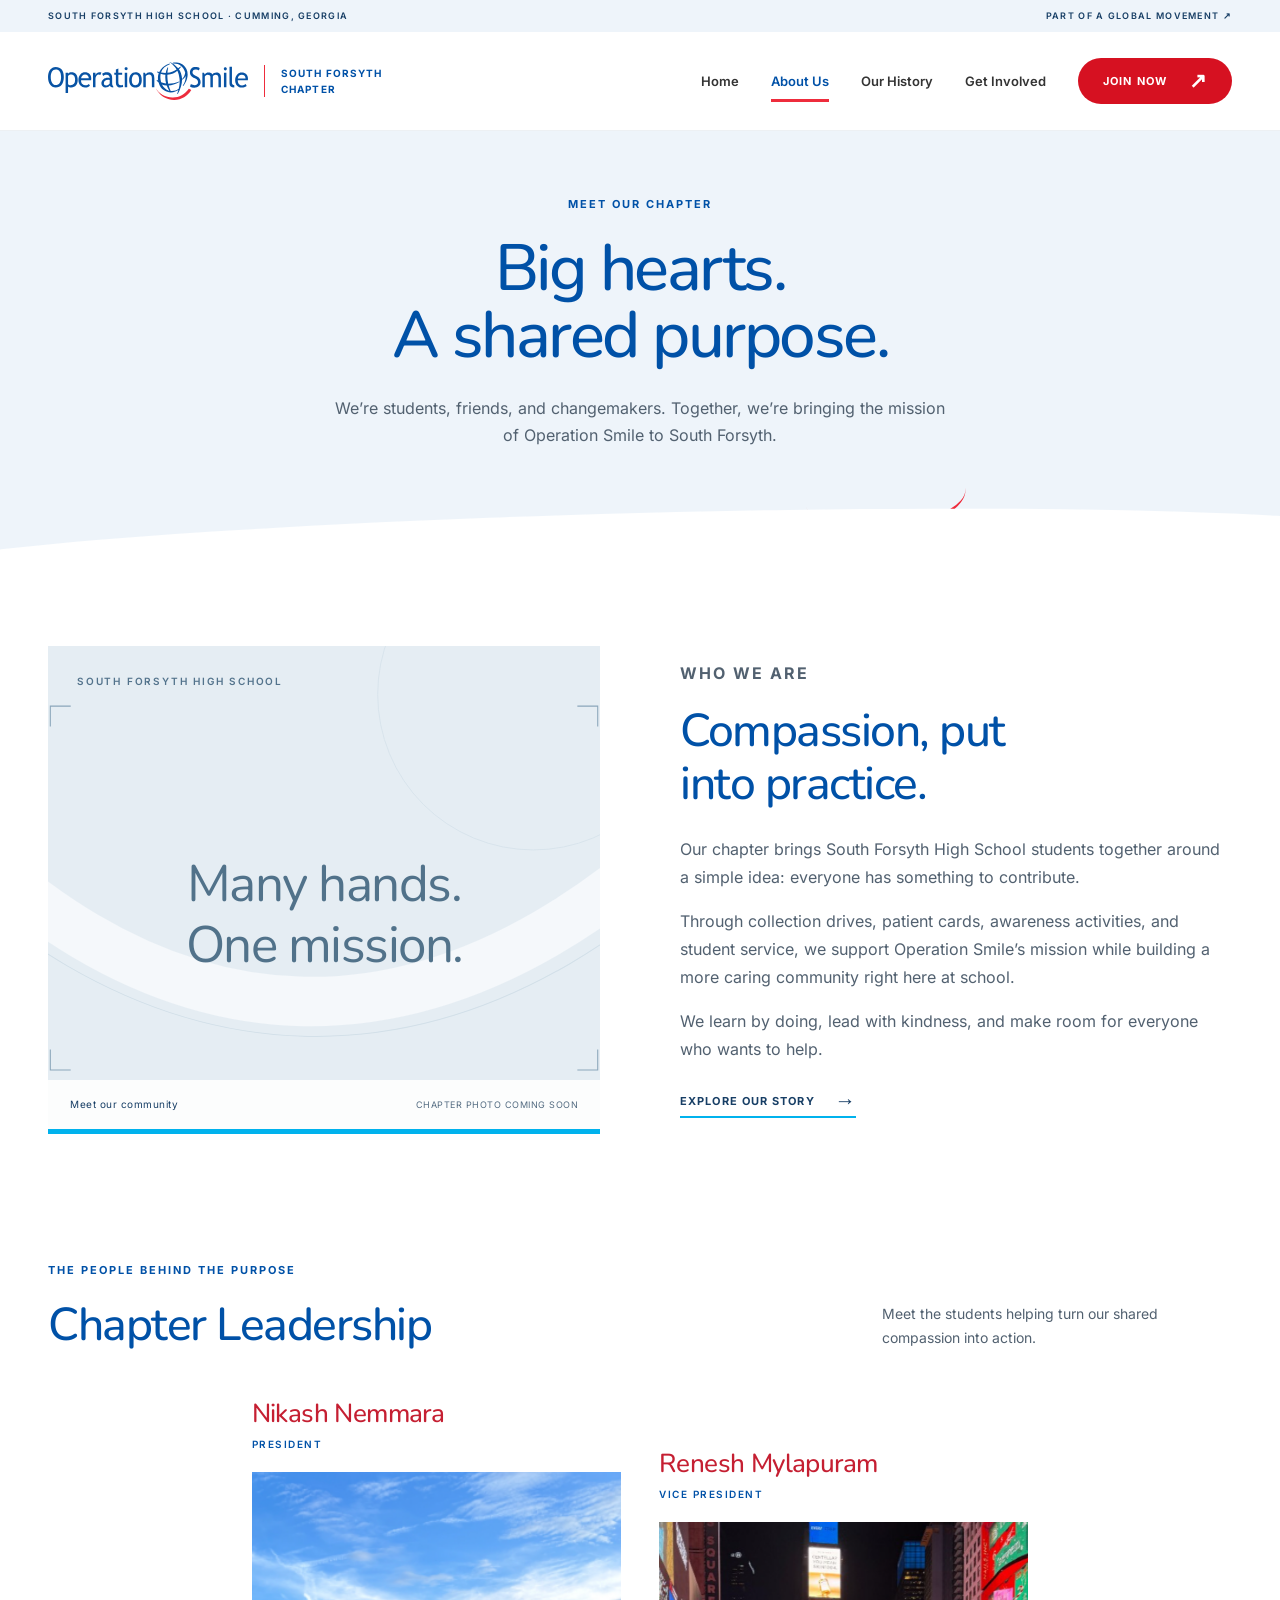
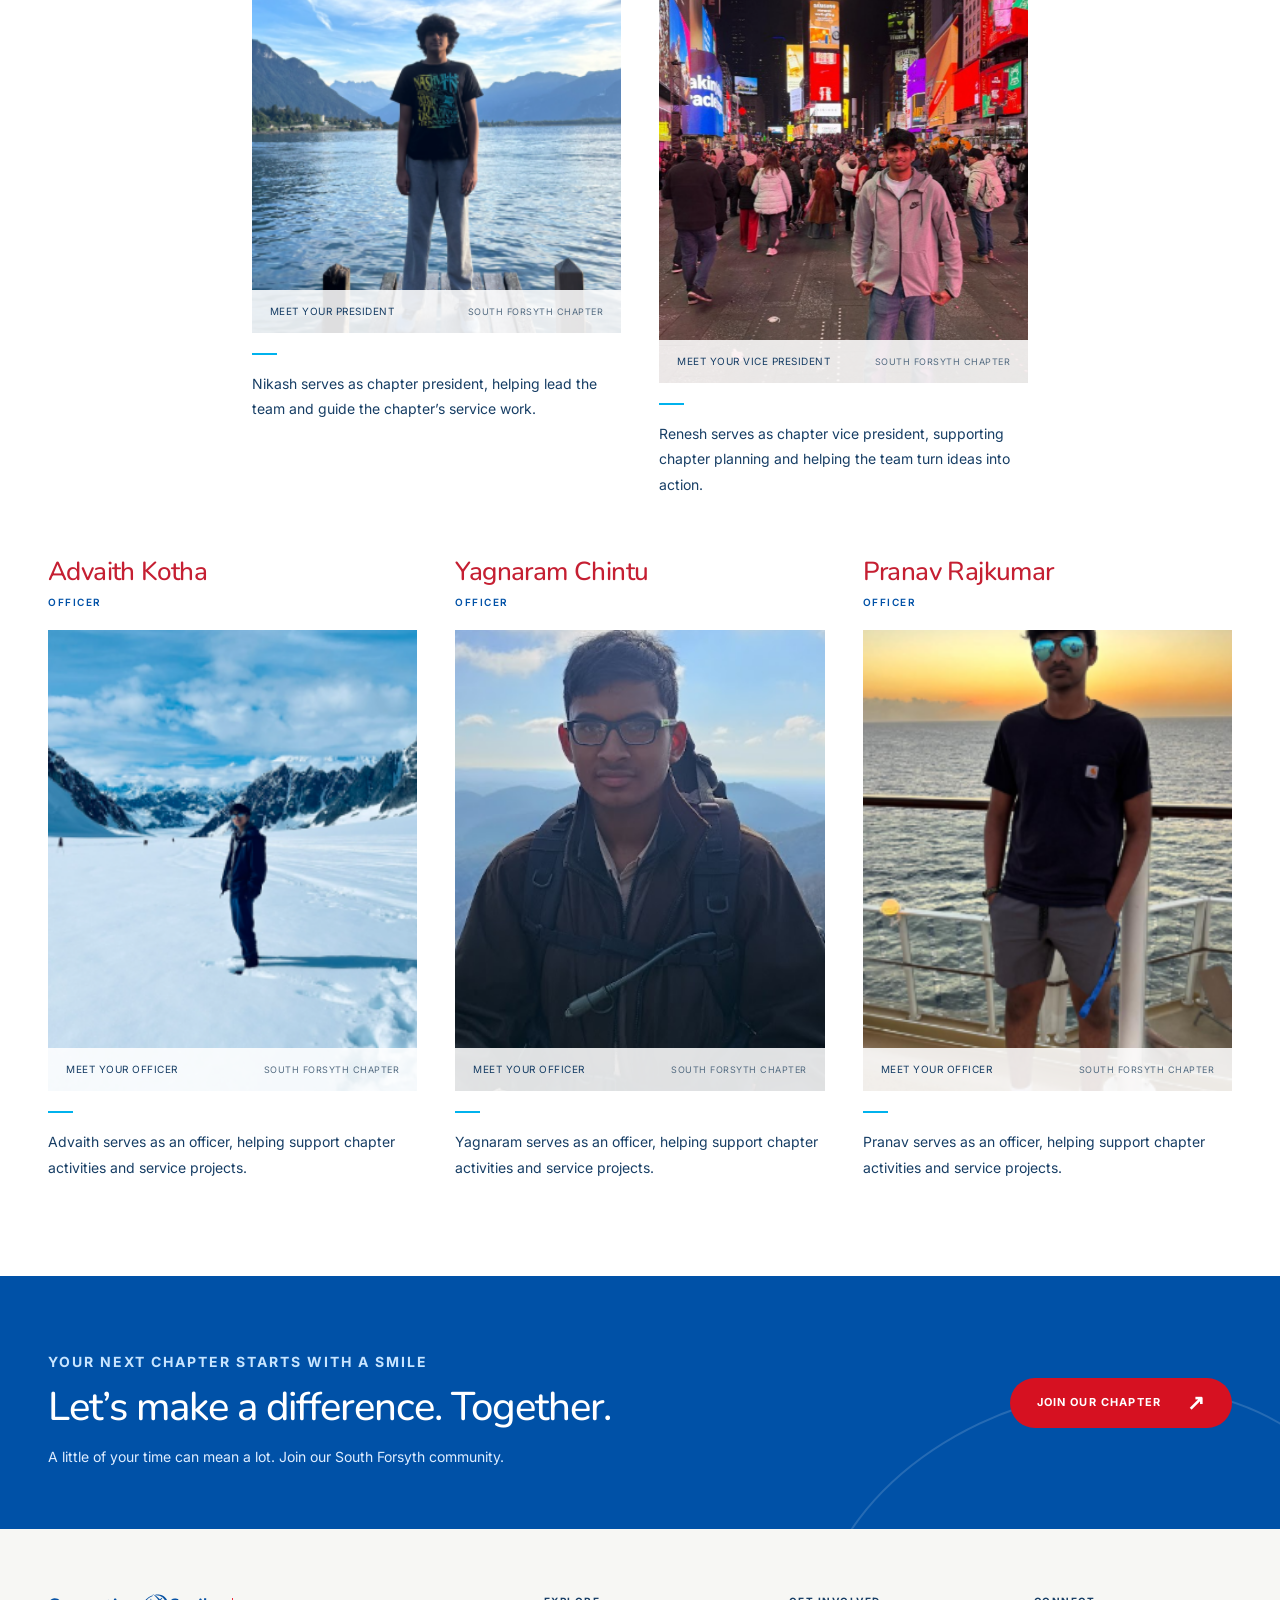
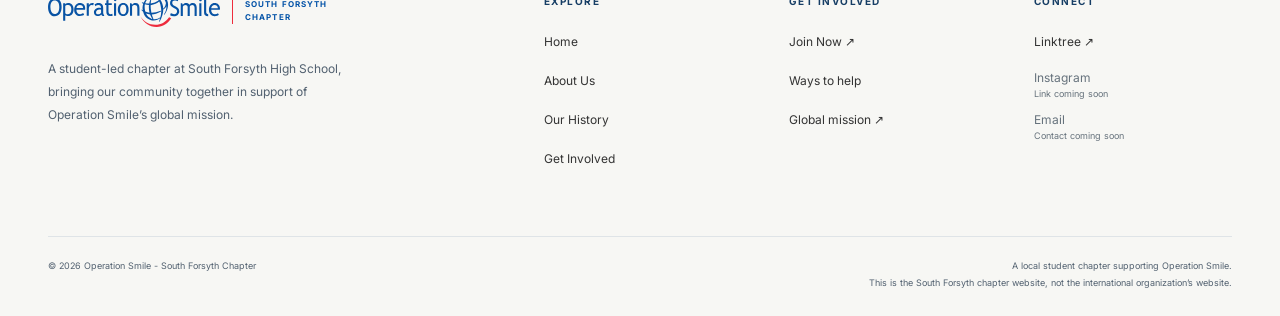
==== commit 49c83f14: "Add chapter leadership team" ====
--- a/about.html
+++ b/about.html
@@ -59,15 +59,14 @@
   </section>
   <section class="section container leadership" aria-labelledby="leadership-title">
     <div class="section-heading"><div><p class="eyebrow">THE PEOPLE BEHIND THE PURPOSE</p><h2 id="leadership-title">Chapter Leadership</h2></div><p>Meet the students helping turn our shared compassion into action.</p></div>
-    <!-- OFFICER COMPONENTS: exactly five. Names, provisional roles, portraits and biographies below are placeholders. Duplicate structure is intentionally semantic and editable without JavaScript. -->
+    <!-- OFFICER COMPONENTS: exactly five. Duplicate structure is intentionally semantic and editable without JavaScript. -->
     <div class="officer-grid">
-      <article class="officer-profile reveal"><h3>Officer Name</h3><p class="officer-profile__role">President · Role to confirm</p><figure class="photo-slot photo-slot--portrait"><img src="assets/placeholder-portrait.svg" alt="Portrait placeholder for the chapter president" width="600" height="750" loading="lazy"><figcaption class="photo-slot__label"><span>MEET YOUR PRESIDENT</span><span>PHOTO TO COME</span></figcaption></figure><p class="officer-profile__bio">Our president’s introduction is coming soon. Learn what inspires them to serve and what they hope to bring to our chapter.</p></article>
-      <article class="officer-profile reveal"><h3>Officer Name</h3><p class="officer-profile__role">Vice President · Role to confirm</p><figure class="photo-slot photo-slot--portrait"><img src="assets/placeholder-portrait.svg" alt="Portrait placeholder for the chapter vice president" width="600" height="750" loading="lazy"><figcaption class="photo-slot__label"><span>MEET YOUR VICE PRESIDENT</span><span>PHOTO TO COME</span></figcaption></figure><p class="officer-profile__bio">Our vice president’s introduction is coming soon. Discover the ideas and enthusiasm they bring to the team.</p></article>
-      <article class="officer-profile reveal"><h3>Officer Name</h3><p class="officer-profile__role">Secretary · Role to confirm</p><figure class="photo-slot photo-slot--portrait"><img src="assets/placeholder-portrait.svg" alt="Portrait placeholder for the chapter secretary" width="600" height="750" loading="lazy"><figcaption class="photo-slot__label"><span>MEET YOUR SECRETARY</span><span>PHOTO TO COME</span></figcaption></figure><p class="officer-profile__bio">Our secretary’s introduction is coming soon. Get to know the student helping keep our community connected.</p></article>
-      <article class="officer-profile reveal"><h3>Officer Name</h3><p class="officer-profile__role">Treasurer · Role to confirm</p><figure class="photo-slot photo-slot--portrait"><img src="assets/placeholder-portrait.svg" alt="Portrait placeholder for the chapter treasurer" width="600" height="750" loading="lazy"><figcaption class="photo-slot__label"><span>MEET YOUR TREASURER</span><span>PHOTO TO COME</span></figcaption></figure><p class="officer-profile__bio">Our treasurer’s introduction is coming soon. Learn about their goals for supporting our chapter’s projects.</p></article>
-      <article class="officer-profile reveal"><h3>Officer Name</h3><p class="officer-profile__role">Outreach Officer · Role to confirm</p><figure class="photo-slot photo-slot--portrait"><img src="assets/placeholder-portrait.svg" alt="Portrait placeholder for the chapter outreach officer" width="600" height="750" loading="lazy"><figcaption class="photo-slot__label"><span>MEET YOUR OUTREACH OFFICER</span><span>PHOTO TO COME</span></figcaption></figure><p class="officer-profile__bio">Our outreach officer’s introduction is coming soon. Discover their passion for bringing more students into the mission.</p></article>
+      <article class="officer-profile reveal"><h3>Nikash Nemmara</h3><p class="officer-profile__role">President</p><figure class="photo-slot photo-slot--portrait"><img src="assets/images/leadership/nikash-nemmara.png" alt="Nikash Nemmara, chapter president" width="312" height="425" loading="lazy"><figcaption class="photo-slot__label"><span>MEET YOUR PRESIDENT</span><span>SOUTH FORSYTH CHAPTER</span></figcaption></figure><p class="officer-profile__bio">Nikash serves as chapter president, helping lead the team and guide the chapter’s service work.</p></article>
+      <article class="officer-profile reveal"><h3>Renesh Mylapuram</h3><p class="officer-profile__role">Vice President</p><figure class="photo-slot photo-slot--portrait"><img src="assets/images/leadership/renesh-mylapuram.png" alt="Renesh Mylapuram, chapter vice president" width="526" height="712" loading="lazy"><figcaption class="photo-slot__label"><span>MEET YOUR VICE PRESIDENT</span><span>SOUTH FORSYTH CHAPTER</span></figcaption></figure><p class="officer-profile__bio">Renesh serves as chapter vice president, supporting chapter planning and helping the team turn ideas into action.</p></article>
+      <article class="officer-profile reveal"><h3>Advaith Kotha</h3><p class="officer-profile__role">Officer</p><figure class="photo-slot photo-slot--portrait"><img src="assets/images/leadership/advaith-kotha.png" alt="Advaith Kotha, chapter officer" width="262" height="316" loading="lazy"><figcaption class="photo-slot__label"><span>MEET YOUR OFFICER</span><span>SOUTH FORSYTH CHAPTER</span></figcaption></figure><p class="officer-profile__bio">Advaith serves as an officer, helping support chapter activities and service projects.</p></article>
+      <article class="officer-profile reveal"><h3>Yagnaram Chintu</h3><p class="officer-profile__role">Officer</p><figure class="photo-slot photo-slot--portrait"><img src="assets/images/leadership/yagnaram-chintu.png" alt="Yagnaram Chintu, chapter officer" width="301" height="522" loading="lazy"><figcaption class="photo-slot__label"><span>MEET YOUR OFFICER</span><span>SOUTH FORSYTH CHAPTER</span></figcaption></figure><p class="officer-profile__bio">Yagnaram serves as an officer, helping support chapter activities and service projects.</p></article>
+      <article class="officer-profile reveal"><h3>Pranav Rajkumar</h3><p class="officer-profile__role">Officer</p><figure class="photo-slot photo-slot--portrait"><img src="assets/images/leadership/pranav-rajkumar.png" alt="Pranav Rajkumar, chapter officer" width="241" height="406" loading="lazy"><figcaption class="photo-slot__label"><span>MEET YOUR OFFICER</span><span>SOUTH FORSYTH CHAPTER</span></figcaption></figure><p class="officer-profile__bio">Pranav serves as an officer, helping support chapter activities and service projects.</p></article>
     </div>
-    <p class="editor-note">Our leadership directory is being updated. Officer names, roles, photos, and personal introductions will be added soon.</p>
   </section>
 </main>
   <!-- SHARED CTA AND FOOTER -->
--- a/css/styles.css
+++ b/css/styles.css
@@ -449,7 +449,7 @@
   transform:rotate(90deg)
 }
 
-/* Image slots are deliberate editorial placeholders, never fictional chapter photos. */
+/* Image slots provide consistent editorial crops for chapter photography and placeholders. */
 .photo-slot {
   position:relative;
   overflow:hidden;
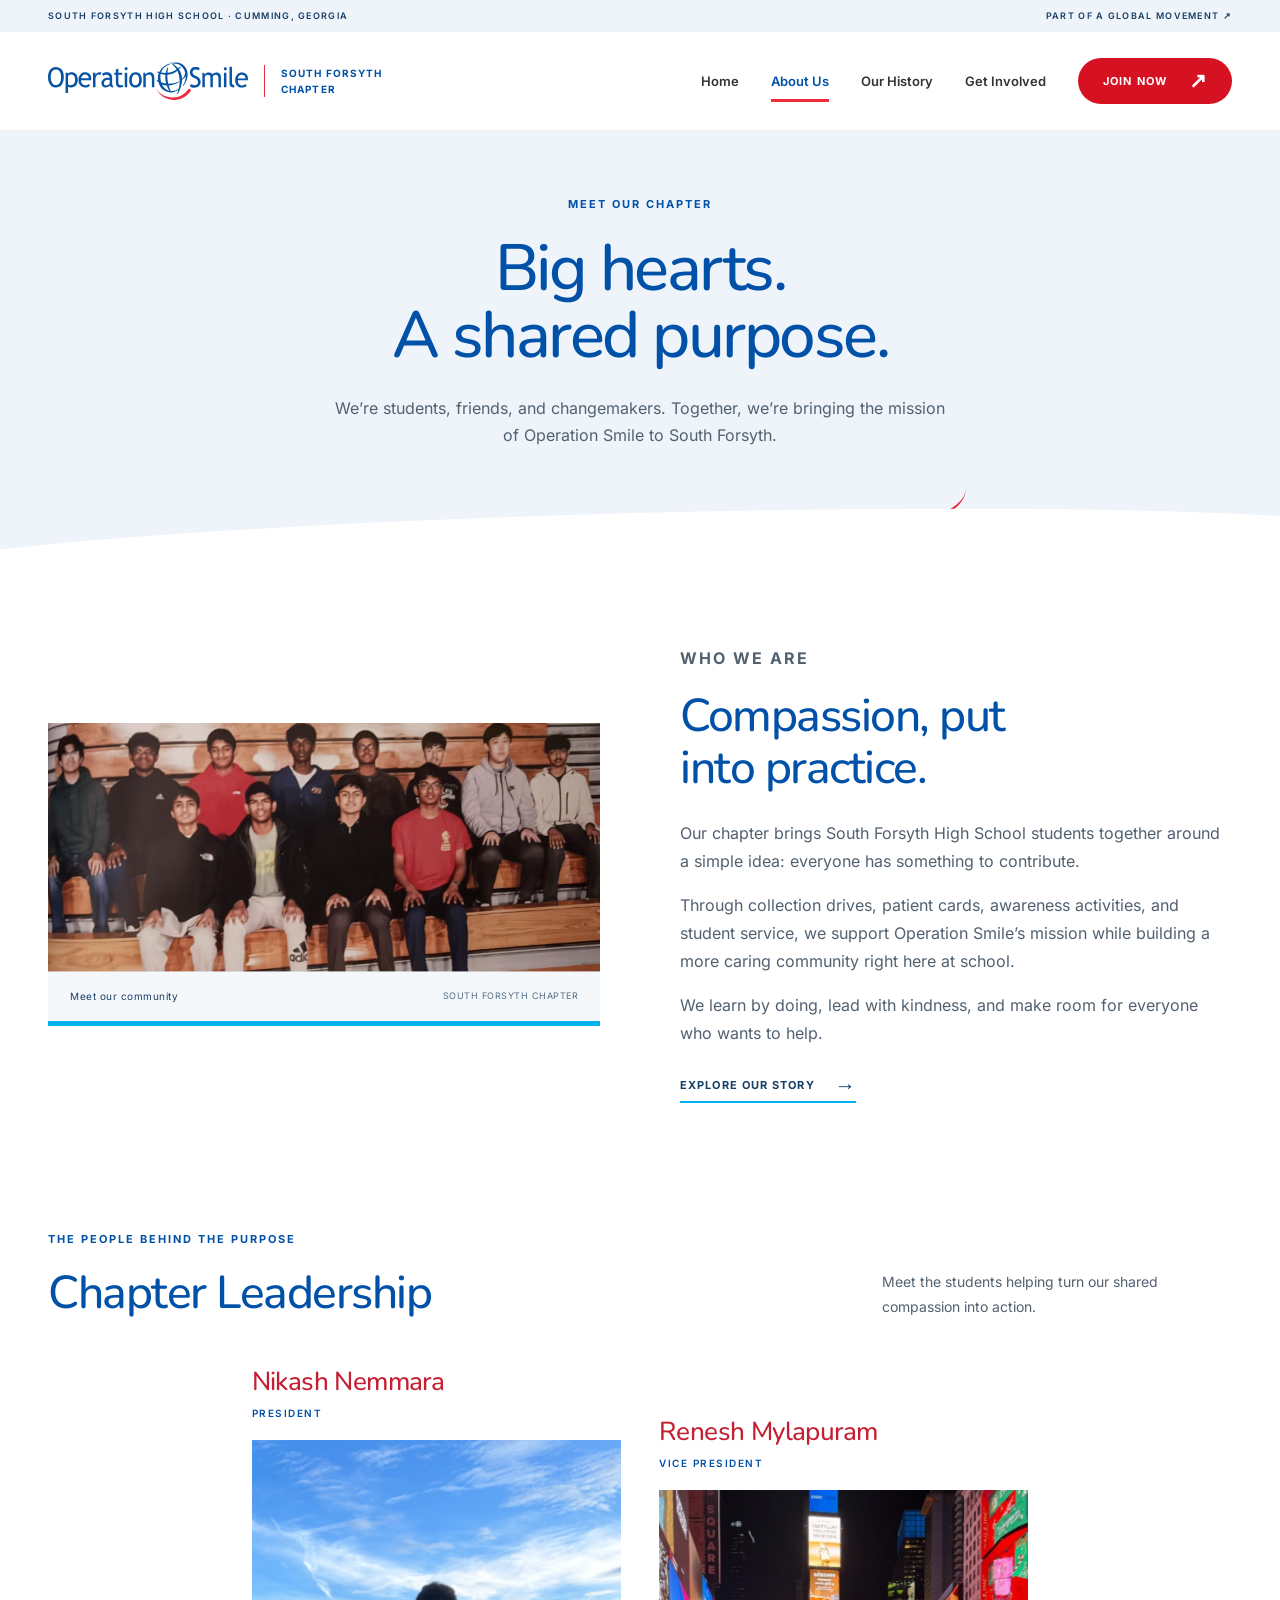
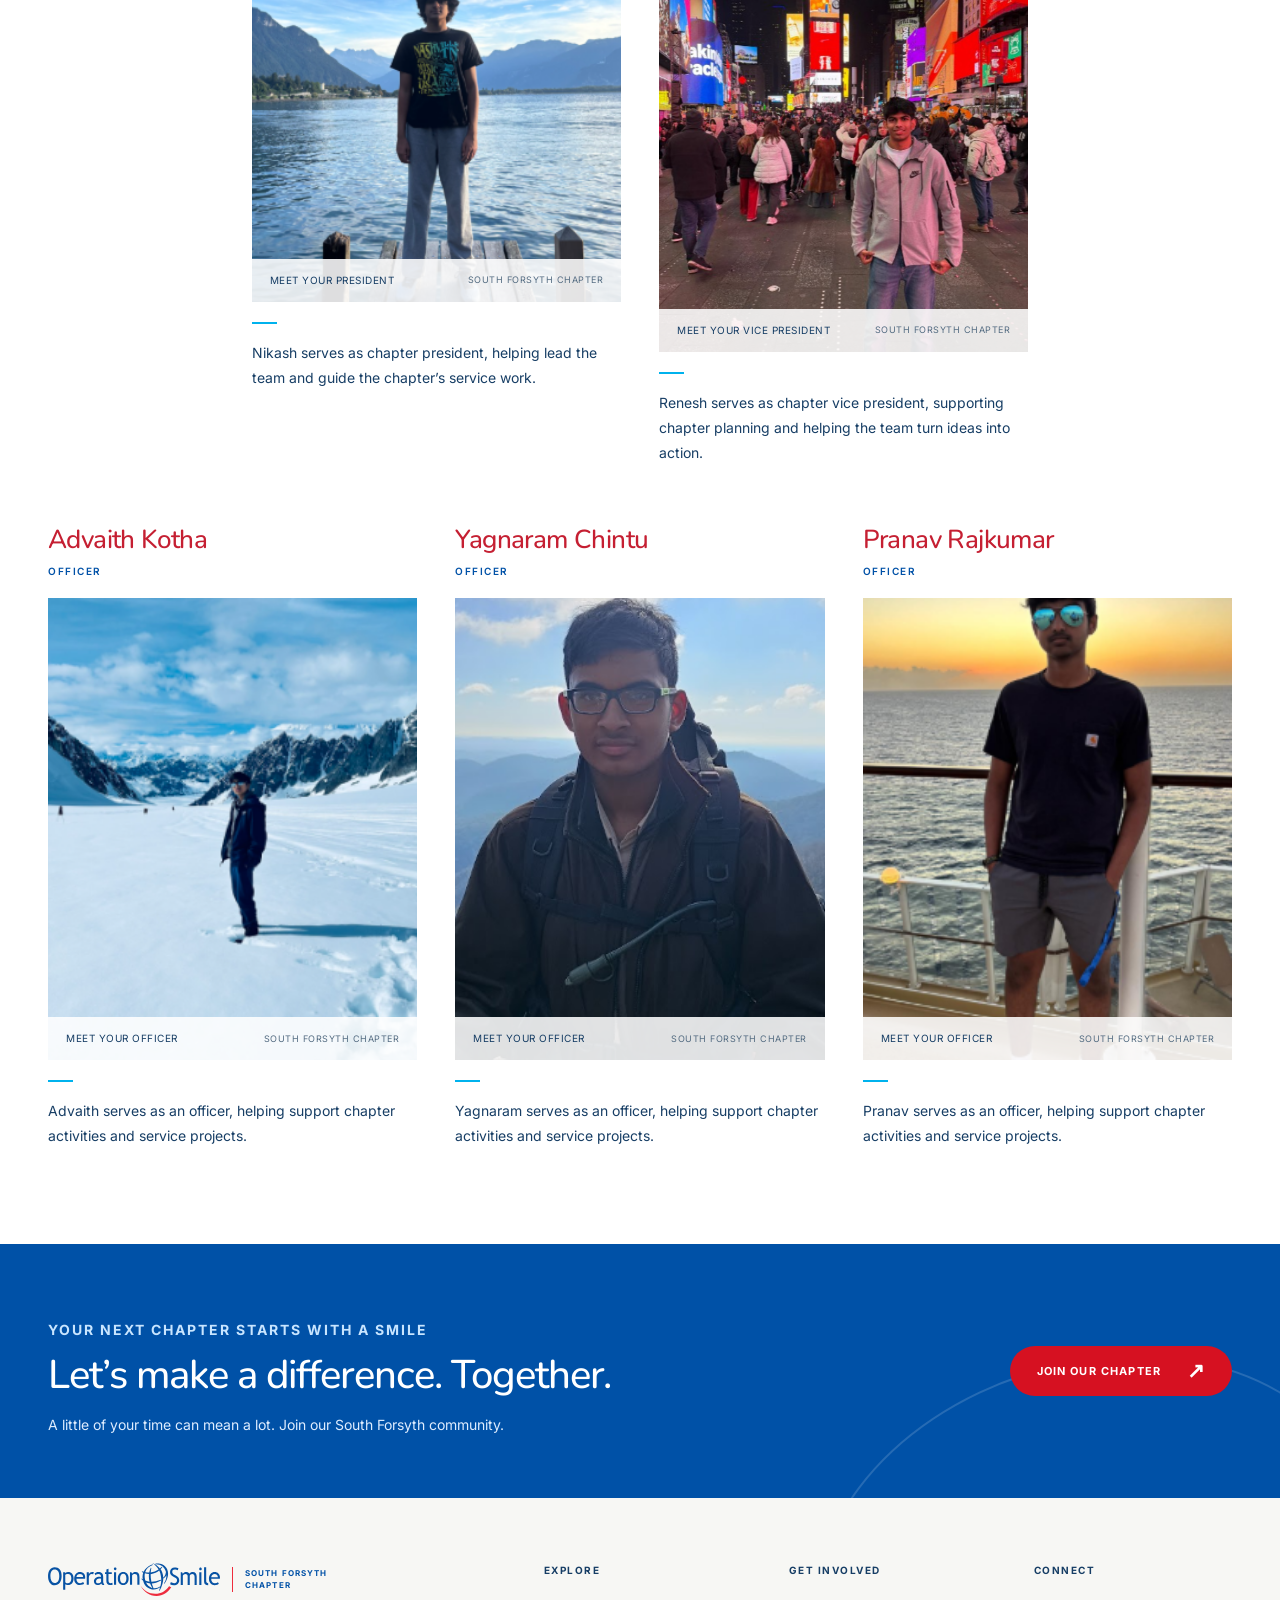
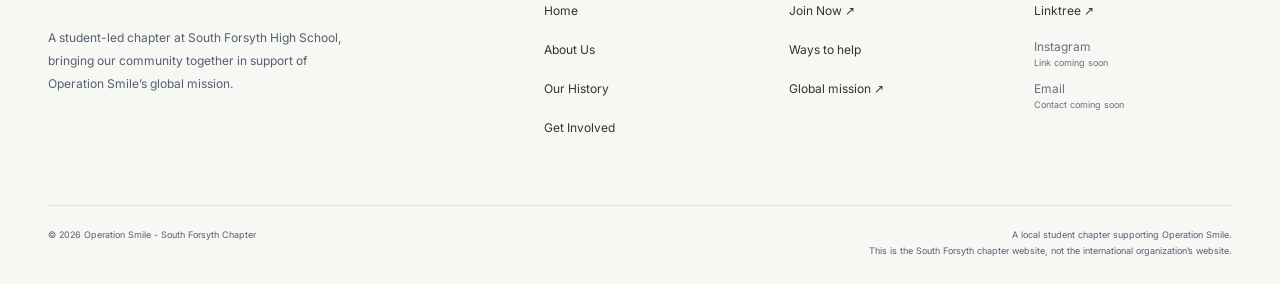
==== commit ac79d2e9: "Add chapter photos and remove unused image slots" ====
--- a/about.html
+++ b/about.html
@@ -8,8 +8,8 @@
   <title>About Us | Operation Smile - South Forsyth Chapter</title>
   <link rel="icon" href="assets/favicon.svg" type="image/svg+xml">
   <link rel="preload" href="assets/fonts/nunito-latin-variable.woff2" as="font" type="font/woff2" crossorigin>
-  <link rel="stylesheet" href="css/styles.css?v=3">
-  <link rel="stylesheet" href="css/responsive.css?v=3">
+  <link rel="stylesheet" href="css/styles.css?v=4">
+  <link rel="stylesheet" href="css/responsive.css?v=4">
   <script src="js/navigation.js" defer></script>
   <script src="js/main.js" defer></script>
 </head>
@@ -45,11 +45,11 @@
     <span class="page-hero__detail" aria-hidden="true"></span>
   </section>
   <section class="section container chapter-story" aria-labelledby="story-title">
-    <figure class="photo-slot photo-slot--landscape reveal">
-      <!-- PHOTO SLOT: chapter group photo, ideally 1400×1200. Replace src/alt and remove placeholder overlays. -->
-      <img src="assets/placeholder-landscape.svg" alt="Group photo placeholder for the South Forsyth Operation Smile chapter" width="1200" height="900" loading="lazy">
-      <span class="photo-slot__overline" aria-hidden="true">SOUTH FORSYTH HIGH SCHOOL</span><span class="photo-slot__message" aria-hidden="true">Many hands.<br>One mission.</span>
-      <figcaption class="photo-slot__label"><span>Meet our community</span><span>CHAPTER PHOTO COMING SOON</span></figcaption>
+    <figure class="photo-slot photo-slot--natural reveal">
+      <div class="photo-slot__rotated" style="--photo-aspect:2048/923;--photo-width:45.068359375%">
+        <img src="assets/images/chapter/chapter-group.png" alt="Chapter members posing together on the school gym bleachers" width="923" height="2048" loading="lazy">
+      </div>
+      <figcaption class="photo-slot__label"><span>Meet our community</span><span>SOUTH FORSYTH CHAPTER</span></figcaption>
     </figure>
     <div class="chapter-story__copy"><p class="eyebrow eyebrow--red">WHO WE ARE</p><h2 id="story-title">Compassion, put<br>into practice.</h2>
       <!-- PLACEHOLDER CHAPTER INTRODUCTION: review and personalize with the chapter’s own story. -->
--- a/css/styles.css
+++ b/css/styles.css
@@ -498,6 +498,45 @@
   aspect-ratio:4/5
 }
 
+/* Supplied chapter photos keep their full frame; captions sit below the image. */
+figure.photo-slot.photo-slot--natural {
+  aspect-ratio:auto;
+  min-height:0
+}
+
+.photo-slot.photo-slot--natural>img {
+  position:static;
+  display:block;
+  width:100%;
+  height:auto;
+  aspect-ratio:auto;
+  object-fit:contain
+}
+
+.photo-slot--natural .photo-slot__label {
+  position:static;
+  background:#f5f8fb
+}
+
+/* Rotate the displayed frame while preserving the supplied original file. */
+.photo-slot__rotated {
+  position:relative;
+  width:100%;
+  aspect-ratio:var(--photo-aspect);
+  overflow:hidden
+}
+
+.photo-slot .photo-slot__rotated>img {
+  position:absolute;
+  top:50%;
+  left:50%;
+  width:var(--photo-width);
+  height:auto;
+  aspect-ratio:auto;
+  max-width:none;
+  transform:translate(-50%,-50%) rotate(-90deg)
+}
+
 .photo-slot__overline {
   position:absolute;
   top:27px;
@@ -601,6 +640,11 @@
   bottom:0
 }
 
+.home-hero__visual.photo-slot--natural {
+  align-self:center;
+  border-radius:0 0 0 36px
+}
+
 .home-hero::after {
   content:'';
   position:absolute;
@@ -681,6 +725,36 @@
 
 .highlight-slide__visual {
   min-height:380px
+}
+
+.highlight-slide__visual.photo-slot--natural {
+  display:flex;
+  flex-direction:column;
+  justify-content:center
+}
+
+.highlight-slide__visual.photo-slot--natural .photo-slot__label {
+  margin-top:auto
+}
+
+.highlight-slide__visual--cards.photo-slot--natural>img {
+  max-height:400px;
+  transform:rotate(180deg)
+}
+
+.highlight-slide.highlight-slide--text-only {
+  grid-template-columns:1fr
+}
+
+.highlight-slide--text-only .highlight-slide__content {
+  width:100%;
+  max-width:740px;
+  margin-inline:auto
+}
+
+.highlight-slide--text-only .highlight-slide__content>p:not(.eyebrow),
+.highlight-slide--text-only .highlight-slide__content h3 {
+  max-width:580px
 }
 
 .highlight-slide__visual .photo-slot__message {
